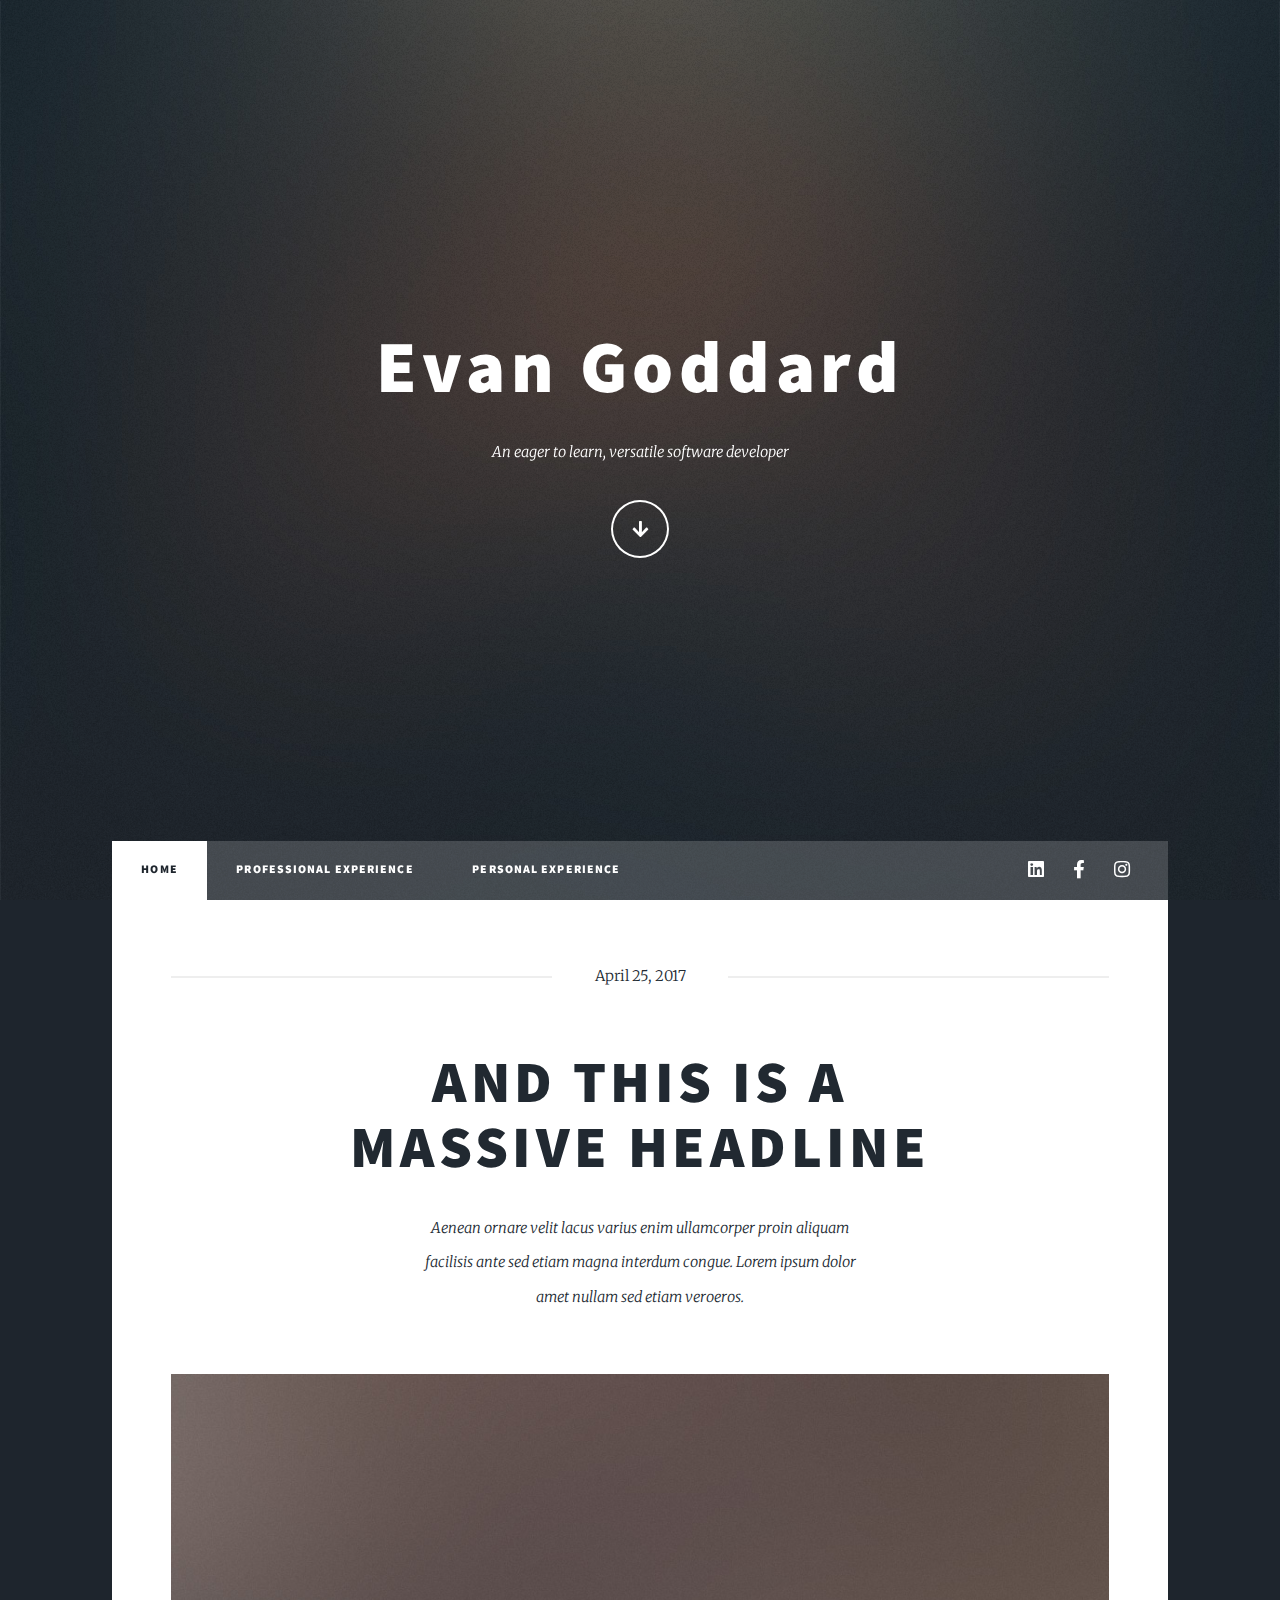
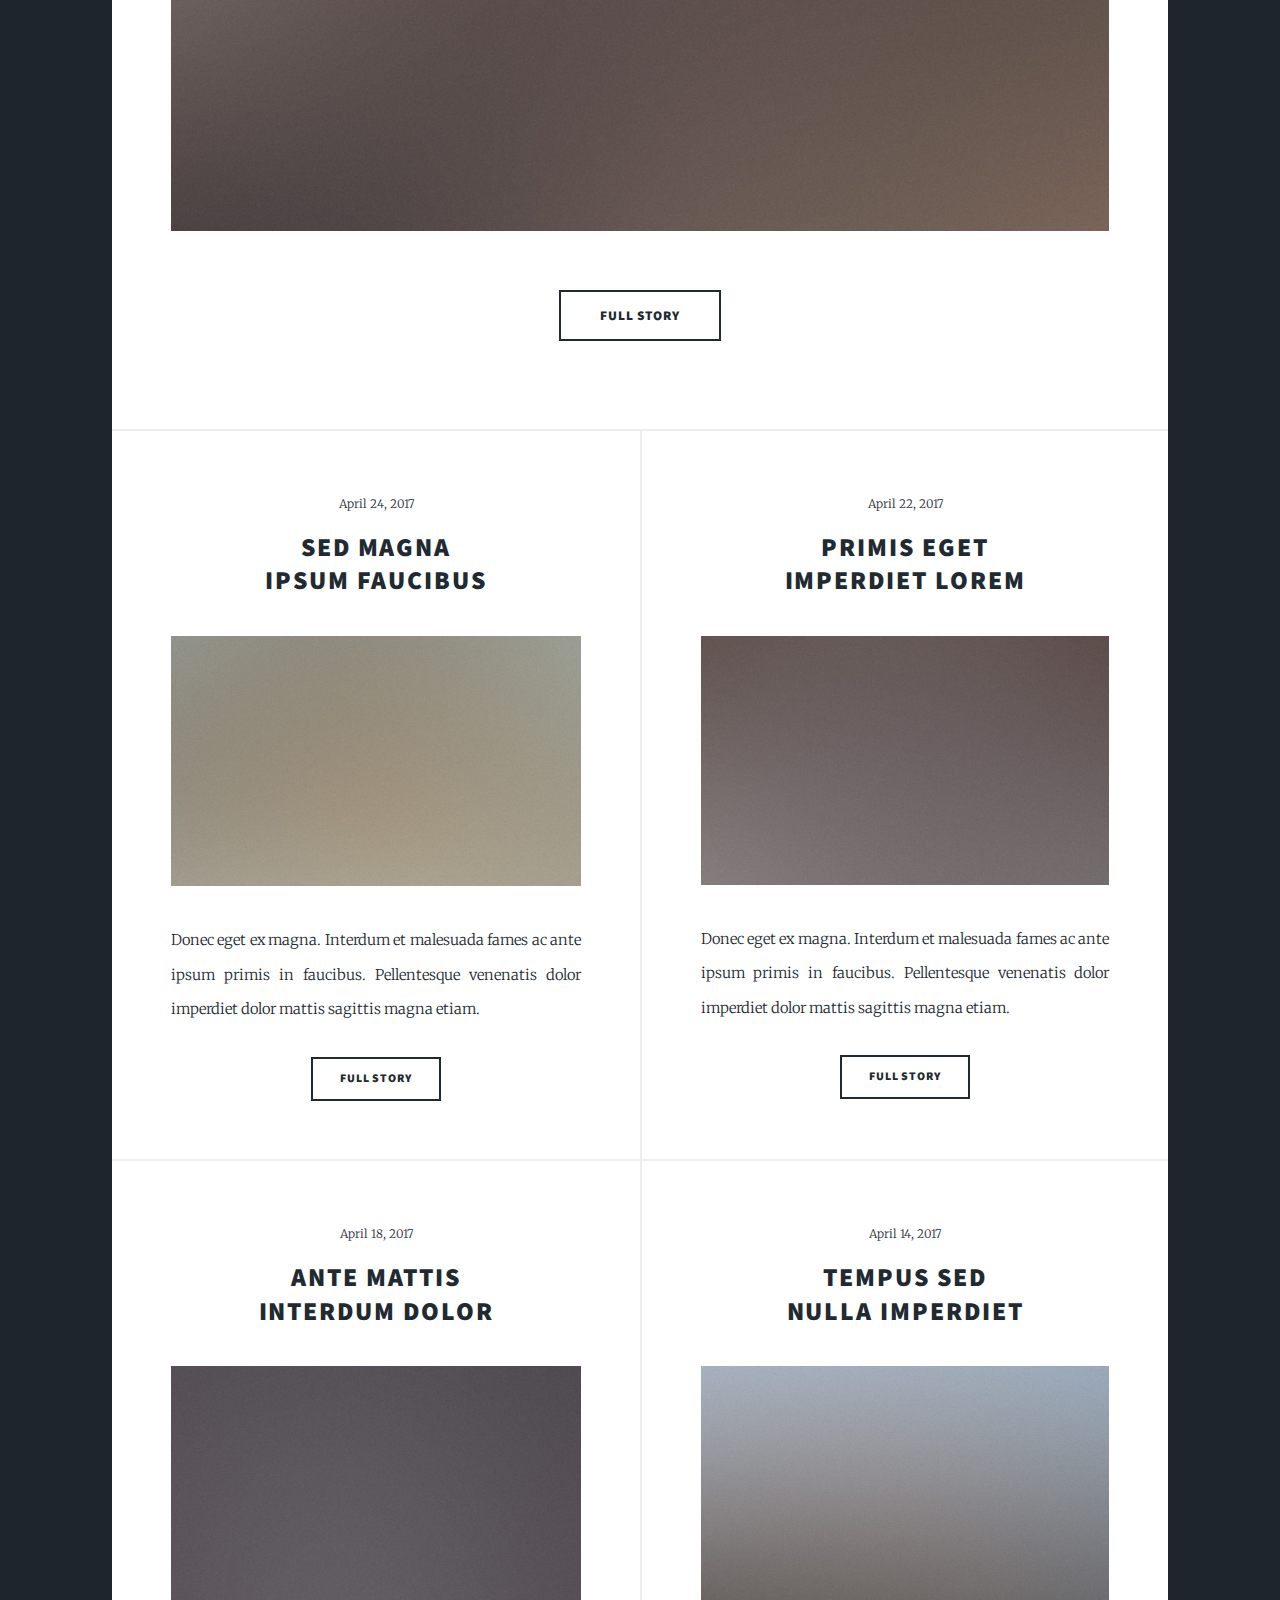
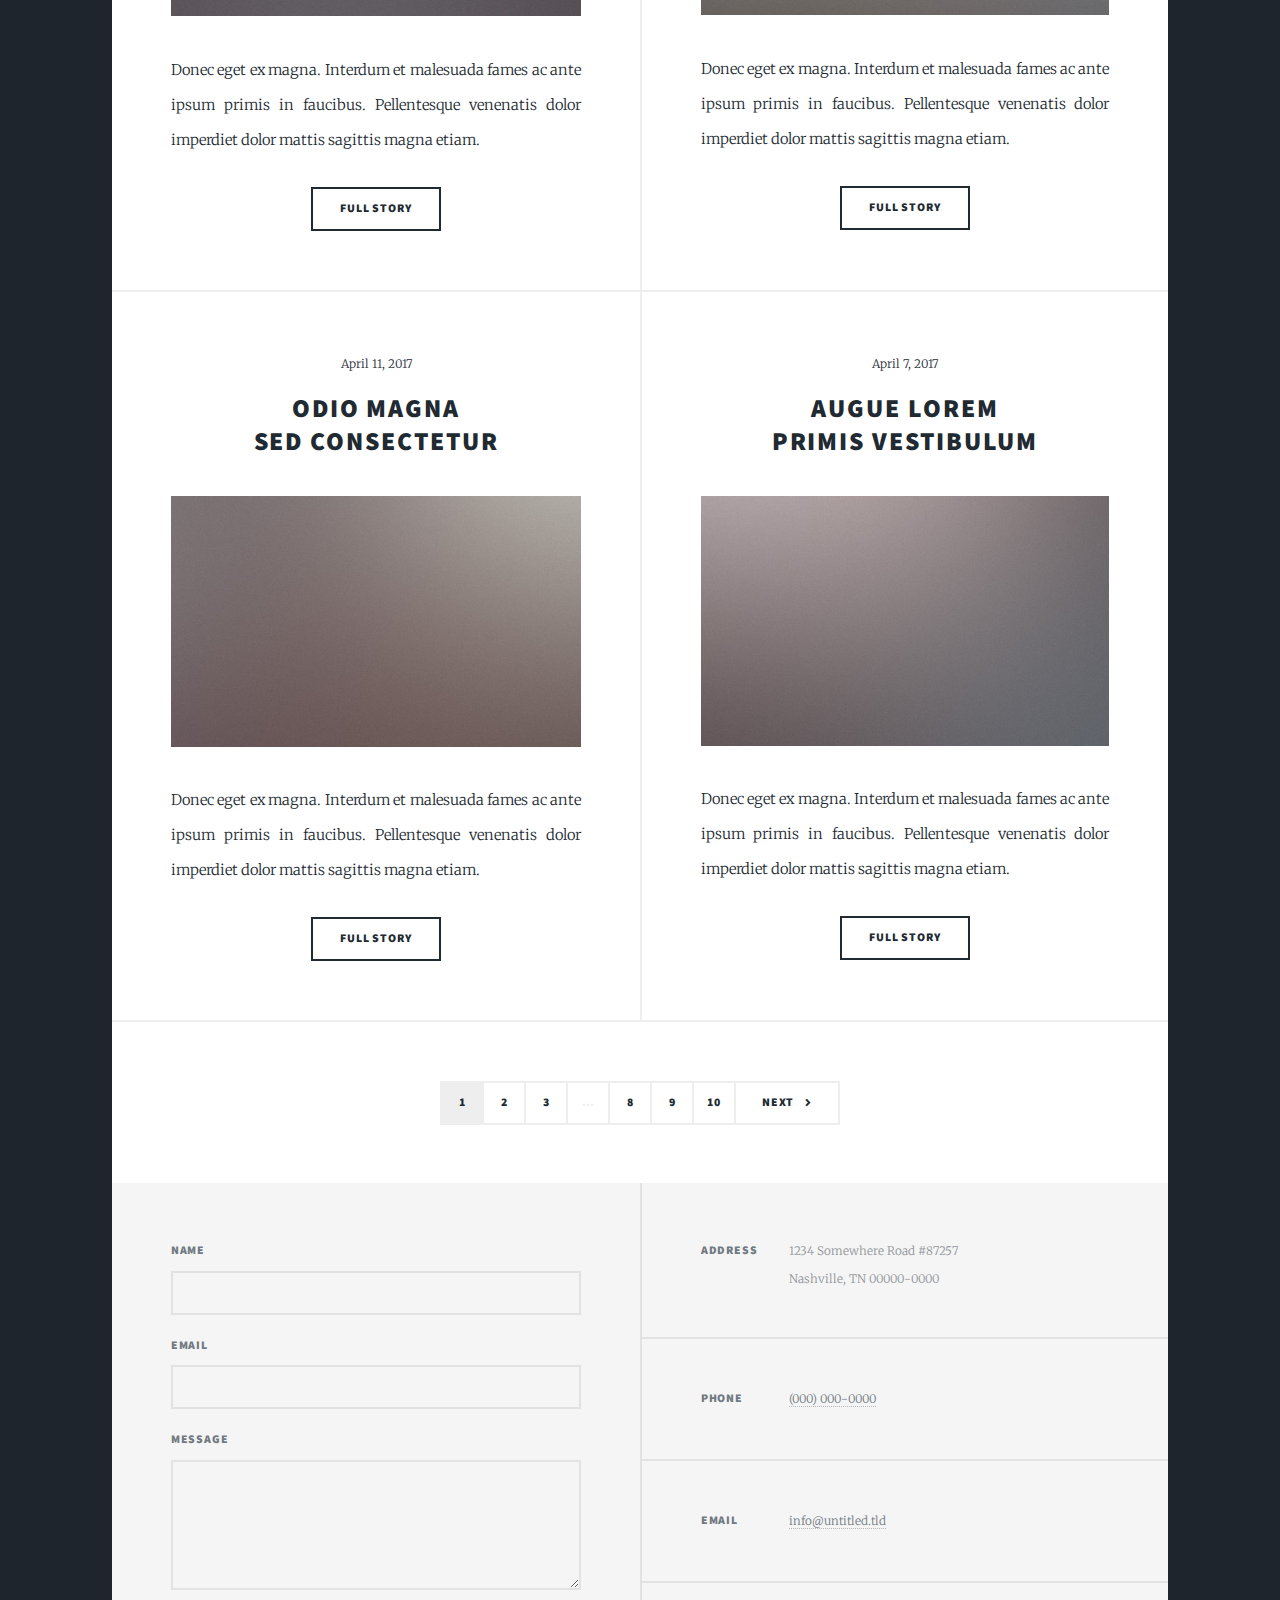
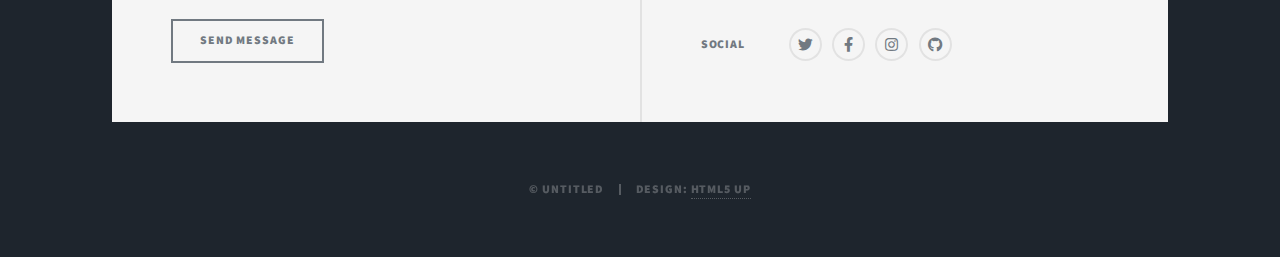
==== index.html @ 913c5195 "Add files via upload" ====
<!DOCTYPE HTML>
<!--
	Massively by HTML5 UP
	html5up.net | @ajlkn
	Free for personal and commercial use under the CCA 3.0 license (html5up.net/license)
-->
<html>
	<head>
		<title>Evan Goddard - Portfolio</title>
		<meta charset="utf-8" />
		<meta name="viewport" content="width=device-width, initial-scale=1, user-scalable=no" />
		<link rel="stylesheet" href="assets/css/main.css" />
		<noscript><link rel="stylesheet" href="assets/css/noscript.css" /></noscript>
	</head>
	<body class="is-preload">

		<!-- Wrapper -->
			<div id="wrapper" class="fade-in">

				<!-- Intro -->
					<div id="intro">
						<div id="my-name-div">
							<h1 id="my-name-left"></h1>
							<h1 id="my-name-center">Evan Goddard</h1>
							<h1 id="my-name-right"></h1>
						</div>
						<p>An eager to learn, versatile software developer</p>
						<ul class="actions">
							<li><a href="#header" class="button icon solid solo fa-arrow-down scrolly">Continue</a></li>
						</ul>
					</div>

				<!-- Header -->
					<header id="header">
						<a href="index.html" class="logo">EVAN GODDARD</a>
					</header>

				<!-- Nav -->
					<nav id="nav">
						<ul class="links">
							<li class="active"><a href="index.html">Home</a></li>
							<li><a href="professionalexperience.html">Professional Experience</a></li>
							<li><a href="personalexperience.html">Personal Experience</a></li>
						</ul>
						<ul class="icons">
							<li><a href="https://www.linkedin.com/in/evan-goddard-734448180/" target="_blank" class="icon brands fa-linkedin"><span class="label">LinkedIn</span></a></li>
							<li><a href="https://www.facebook.com/evan.goddard.9/" target="_blank" class="icon brands fa-facebook-f"><span class="label">Facebook</span></a></li>
							<li><a href="https://www.instagram.com/evan_m_goddard/"  target="_blank" class="icon brands fa-instagram"><span class="label">Instagram</span></a></li>
						</ul>
					</nav>

				<!-- Main -->
					<div id="main">

						<!-- Featured Post -->
							<article class="post featured">
								<header class="major">
									<span class="date">April 25, 2017</span>
									<h2><a href="#">And this is a<br />
									massive headline</a></h2>
									<p>Aenean ornare velit lacus varius enim ullamcorper proin aliquam<br />
									facilisis ante sed etiam magna interdum congue. Lorem ipsum dolor<br />
									amet nullam sed etiam veroeros.</p>
								</header>
								<a href="#" class="image main"><img src="images/pic01.jpg" alt="" /></a>
								<ul class="actions special">
									<li><a href="#" class="button large">Full Story</a></li>
								</ul>
							</article>

						<!-- Posts -->
							<section class="posts">
								<article>
									<header>
										<span class="date">April 24, 2017</span>
										<h2><a href="#">Sed magna<br />
										ipsum faucibus</a></h2>
									</header>
									<a href="#" class="image fit"><img src="images/pic02.jpg" alt="" /></a>
									<p>Donec eget ex magna. Interdum et malesuada fames ac ante ipsum primis in faucibus. Pellentesque venenatis dolor imperdiet dolor mattis sagittis magna etiam.</p>
									<ul class="actions special">
										<li><a href="#" class="button">Full Story</a></li>
									</ul>
								</article>
								<article>
									<header>
										<span class="date">April 22, 2017</span>
										<h2><a href="#">Primis eget<br />
										imperdiet lorem</a></h2>
									</header>
									<a href="#" class="image fit"><img src="images/pic03.jpg" alt="" /></a>
									<p>Donec eget ex magna. Interdum et malesuada fames ac ante ipsum primis in faucibus. Pellentesque venenatis dolor imperdiet dolor mattis sagittis magna etiam.</p>
									<ul class="actions special">
										<li><a href="#" class="button">Full Story</a></li>
									</ul>
								</article>
								<article>
									<header>
										<span class="date">April 18, 2017</span>
										<h2><a href="#">Ante mattis<br />
										interdum dolor</a></h2>
									</header>
									<a href="#" class="image fit"><img src="images/pic04.jpg" alt="" /></a>
									<p>Donec eget ex magna. Interdum et malesuada fames ac ante ipsum primis in faucibus. Pellentesque venenatis dolor imperdiet dolor mattis sagittis magna etiam.</p>
									<ul class="actions special">
										<li><a href="#" class="button">Full Story</a></li>
									</ul>
								</article>
								<article>
									<header>
										<span class="date">April 14, 2017</span>
										<h2><a href="#">Tempus sed<br />
										nulla imperdiet</a></h2>
									</header>
									<a href="#" class="image fit"><img src="images/pic05.jpg" alt="" /></a>
									<p>Donec eget ex magna. Interdum et malesuada fames ac ante ipsum primis in faucibus. Pellentesque venenatis dolor imperdiet dolor mattis sagittis magna etiam.</p>
									<ul class="actions special">
										<li><a href="#" class="button">Full Story</a></li>
									</ul>
								</article>
								<article>
									<header>
										<span class="date">April 11, 2017</span>
										<h2><a href="#">Odio magna<br />
										sed consectetur</a></h2>
									</header>
									<a href="#" class="image fit"><img src="images/pic06.jpg" alt="" /></a>
									<p>Donec eget ex magna. Interdum et malesuada fames ac ante ipsum primis in faucibus. Pellentesque venenatis dolor imperdiet dolor mattis sagittis magna etiam.</p>
									<ul class="actions special">
										<li><a href="#" class="button">Full Story</a></li>
									</ul>
								</article>
								<article>
									<header>
										<span class="date">April 7, 2017</span>
										<h2><a href="#">Augue lorem<br />
										primis vestibulum</a></h2>
									</header>
									<a href="#" class="image fit"><img src="images/pic07.jpg" alt="" /></a>
									<p>Donec eget ex magna. Interdum et malesuada fames ac ante ipsum primis in faucibus. Pellentesque venenatis dolor imperdiet dolor mattis sagittis magna etiam.</p>
									<ul class="actions special">
										<li><a href="#" class="button">Full Story</a></li>
									</ul>
								</article>
							</section>

						<!-- Footer -->
							<footer>
								<div class="pagination">
									<!--<a href="#" class="previous">Prev</a>-->
									<a href="#" class="page active">1</a>
									<a href="#" class="page">2</a>
									<a href="#" class="page">3</a>
									<span class="extra">&hellip;</span>
									<a href="#" class="page">8</a>
									<a href="#" class="page">9</a>
									<a href="#" class="page">10</a>
									<a href="#" class="next">Next</a>
								</div>
							</footer>

					</div>

				<!-- Footer -->
					<footer id="footer">
						<section>
							<form method="post" action="#">
								<div class="fields">
									<div class="field">
										<label for="name">Name</label>
										<input type="text" name="name" id="name" />
									</div>
									<div class="field">
										<label for="email">Email</label>
										<input type="text" name="email" id="email" />
									</div>
									<div class="field">
										<label for="message">Message</label>
										<textarea name="message" id="message" rows="3"></textarea>
									</div>
								</div>
								<ul class="actions">
									<li><input type="submit" value="Send Message" /></li>
								</ul>
							</form>
						</section>
						<section class="split contact">
							<section class="alt">
								<h3>Address</h3>
								<p>1234 Somewhere Road #87257<br />
								Nashville, TN 00000-0000</p>
							</section>
							<section>
								<h3>Phone</h3>
								<p><a href="#">(000) 000-0000</a></p>
							</section>
							<section>
								<h3>Email</h3>
								<p><a href="#">info@untitled.tld</a></p>
							</section>
							<section>
								<h3>Social</h3>
								<ul class="icons alt">
									<li><a href="#" class="icon brands alt fa-twitter"><span class="label">Twitter</span></a></li>
									<li><a href="#" class="icon brands alt fa-facebook-f"><span class="label">Facebook</span></a></li>
									<li><a href="#" class="icon brands alt fa-instagram"><span class="label">Instagram</span></a></li>
									<li><a href="#" class="icon brands alt fa-github"><span class="label">GitHub</span></a></li>
								</ul>
							</section>
						</section>
					</footer>

				<!-- Copyright -->
					<div id="copyright">
						<ul><li>&copy; Untitled</li><li>Design: <a href="https://html5up.net">HTML5 UP</a></li></ul>
					</div>

			</div>

		<!-- Scripts -->
			<script src="assets/js/jquery.min.js"></script>
			<script src="assets/js/jquery.scrollex.min.js"></script>
			<script src="assets/js/jquery.scrolly.min.js"></script>
			<script src="assets/js/browser.min.js"></script>
			<script src="assets/js/breakpoints.min.js"></script>
			<script src="assets/js/util.js"></script>
			<script src="assets/js/main.js"></script>

	</body>
</html>
---- assets/css/main.css ----
@import url(fontawesome-all.min.css);
@import url("https://fonts.googleapis.com/css?family=Merriweather:300,700,300italic,700italic|Source+Sans+Pro:900");

/*
	Massively by HTML5 UP
	html5up.net | @ajlkn
	Free for personal and commercial use under the CCA 3.0 license (html5up.net/license)
*/

html, body, div, span, applet, object,
iframe, h1, h2, h3, h4, h5, h6, p, blockquote,
pre, a, abbr, acronym, address, big, cite,
code, del, dfn, em, img, ins, kbd, q, s, samp,
small, strike, strong, sub, sup, tt, var, b,
u, i, center, dl, dt, dd, ol, ul, li, fieldset,
form, label, legend, table, caption, tbody,
tfoot, thead, tr, th, td, article, aside,
canvas, details, embed, figure, figcaption,
footer, header, hgroup, menu, nav, output, ruby,
section, summary, time, mark, audio, video {
	margin: 0;
	padding: 0;
	border: 0;
	font-size: 100%;
	font: inherit;
	vertical-align: baseline;}

article, aside, details, figcaption, figure,
footer, header, hgroup, menu, nav, section {
	display: block;}

body {
	line-height: 1;
}

ol, ul {
	list-style: none;
}

blockquote, q {
	quotes: none;
}

	blockquote:before, blockquote:after, q:before, q:after {
		content: '';
		content: none;
	}

table {
	border-collapse: collapse;
	border-spacing: 0;
}

body {
	-webkit-text-size-adjust: none;
}

mark {
	background-color: transparent;
	color: inherit;
}

input::-moz-focus-inner {
	border: 0;
	padding: 0;
}

input, select, textarea {
	-moz-appearance: none;
	-webkit-appearance: none;
	-ms-appearance: none;
	appearance: none;
}

/* Basic */

	@-ms-viewport {
		width: device-width;
	}

	body {
		-ms-overflow-style: scrollbar;
	}

	@media screen and (max-width: 480px) {

		html, body {
			min-width: 320px;
		}

	}

	html {
		box-sizing: border-box;
	}

	*, *:before, *:after {
		box-sizing: inherit;
	}

	body {
		background-color: #1e252d;
	}

		body.is-preload *, body.is-preload *:before, body.is-preload *:after {
			-moz-animation: none !important;
			-webkit-animation: none !important;
			-ms-animation: none !important;
			animation: none !important;
			-moz-transition: none !important;
			-webkit-transition: none !important;
			-ms-transition: none !important;
			transition: none !important;
		}

/* Type */

	html {
		font-size: 16pt;
	}

		@media screen and (max-width: 1680px) {

			html {
				font-size: 12pt;
			}

		}

		@media screen and (max-width: 1280px) {

			html {
				font-size: 11pt;
			}

		}

		@media screen and (max-width: 360px) {

			html {
				font-size: 10pt;
			}

		}

	body {
		color: #212931;
	}

	body, input, select, textarea {
		font-family: "Merriweather", Georgia, serif;
		font-weight: 300;
		font-size: 1rem;
		line-height: 2.375;
	}

	a {
		-moz-transition: color 0.2s ease-in-out, background-color 0.2s ease-in-out, border-color 0.2s ease-in-out, box-shadow 0.2s ease-in-out;
		-webkit-transition: color 0.2s ease-in-out, background-color 0.2s ease-in-out, border-color 0.2s ease-in-out, box-shadow 0.2s ease-in-out;
		-ms-transition: color 0.2s ease-in-out, background-color 0.2s ease-in-out, border-color 0.2s ease-in-out, box-shadow 0.2s ease-in-out;
		transition: color 0.2s ease-in-out, background-color 0.2s ease-in-out, border-color 0.2s ease-in-out, box-shadow 0.2s ease-in-out;
		border-bottom: dotted 1px;
		text-decoration: none;
	}

		a:hover {
			border-bottom-color: transparent;
		}

	strong, b {
		font-weight: 600;
	}

	em, i {
		font-style: italic;
	}

	p {
		text-align: justify;
		margin: 0 0 2rem 0;
	}

	h1, h2, h3, h4, h5, h6 {
		font-family: "Source Sans Pro", Helvetica, sans-serif;
		font-weight: 900;
		line-height: 1.5;
		letter-spacing: 0.075em;
		text-transform: uppercase;
		margin: 0 0 1rem 0;
	}

		h1 a, h2 a, h3 a, h4 a, h5 a, h6 a {
			border-bottom: 0;
			color: inherit;
			text-decoration: none;
		}

	h1 {
		font-size: 6rem;
		line-height: 1.1;
		margin: 0 0 2rem 0;
	}

	h2 {
		font-size: 1.75rem;
		line-height: 1.3;
		margin: 0 0 1.5rem 0;
	}

	h3 {
		font-size: 1.25rem;
		margin: 0 0 1.5rem 0;
	}

	h4 {
		font-size: 1rem;
	}

	h5 {
		font-size: 0.9rem;
	}

	h6 {
		font-size: 0.8rem;
	}

	sub {
		font-size: 0.8rem;
		position: relative;
		top: 0.5rem;
	}

	sup {
		font-size: 0.8rem;
		position: relative;
		top: -0.5rem;
	}

	blockquote {
		border-left: solid 4px;
		font-style: italic;
		margin: 0 0 2rem 0;
		padding: 0.5rem 0 0.5rem 2rem;
	}

	code {
		border: solid 2px;
		font-family: "Courier New", monospace;
		font-size: 0.9rem;
		margin: 0 0.25rem;
		padding: 0.25rem 0.65rem;
	}

	pre {
		-webkit-overflow-scrolling: touch;
		font-family: "Courier New", monospace;
		font-size: 0.9rem;
		margin: 0 0 2rem 0;
	}

		pre code {
			display: block;
			line-height: 1.75;
			padding: 1rem 1.5rem;
			overflow-x: auto;
		}

	hr {
		border: 0;
		border-bottom: solid 2px;
		margin: 3rem 0;
	}

		hr.major {
			margin: 5rem 0;
		}

	.align-left {
		text-align: left;
	}

	.align-center {
		text-align: center;
	}

	.align-right {
		text-align: right;
	}

	input, select, textarea {
		color: #212931;
	}

	a {
		color: #212931;
		border-bottom-color: rgba(33, 41, 49, 0.5);
	}

		a:hover {
			border-bottom-color: transparent;
			color: #18bfef !important;
		}

	strong, b {
		color: #212931;
	}

	h1, h2, h3, h4, h5, h6 {
		color: #212931;
	}

	blockquote {
		border-left-color: #eeeeee;
	}

	code {
		background: rgba(220, 220, 220, 0.25);
		border-color: #eeeeee;
	}

	hr {
		border-bottom-color: #eeeeee;
	}

/* Row */

	.row {
		display: flex;
		flex-wrap: wrap;
		box-sizing: border-box;
		align-items: stretch;
	}

		.row > * {
			box-sizing: border-box;
		}

		.row.gtr-uniform > * > :last-child {
			margin-bottom: 0;
		}

		.row.aln-left {
			justify-content: flex-start;
		}

		.row.aln-center {
			justify-content: center;
		}

		.row.aln-right {
			justify-content: flex-end;
		}

		.row.aln-top {
			align-items: flex-start;
		}

		.row.aln-middle {
			align-items: center;
		}

		.row.aln-bottom {
			align-items: flex-end;
		}

		.row > .imp {
			order: -1;
		}

		.row > .col-1 {
			width: 8.33333%;
		}

		.row > .off-1 {
			margin-left: 8.33333%;
		}

		.row > .col-2 {
			width: 16.66667%;
		}

		.row > .off-2 {
			margin-left: 16.66667%;
		}

		.row > .col-3 {
			width: 25%;
		}

		.row > .off-3 {
			margin-left: 25%;
		}

		.row > .col-4 {
			width: 33.33333%;
		}

		.row > .off-4 {
			margin-left: 33.33333%;
		}

		.row > .col-5 {
			width: 41.66667%;
		}

		.row > .off-5 {
			margin-left: 41.66667%;
		}

		.row > .col-6 {
			width: 50%;
		}

		.row > .off-6 {
			margin-left: 50%;
		}

		.row > .col-7 {
			width: 58.33333%;
		}

		.row > .off-7 {
			margin-left: 58.33333%;
		}

		.row > .col-8 {
			width: 66.66667%;
		}

		.row > .off-8 {
			margin-left: 66.66667%;
		}

		.row > .col-9 {
			width: 75%;
		}

		.row > .off-9 {
			margin-left: 75%;
		}

		.row > .col-10 {
			width: 83.33333%;
		}

		.row > .off-10 {
			margin-left: 83.33333%;
		}

		.row > .col-11 {
			width: 91.66667%;
		}

		.row > .off-11 {
			margin-left: 91.66667%;
		}

		.row > .col-12 {
			width: 100%;
		}

		.row > .off-12 {
			margin-left: 100%;
		}

		.row.gtr-0 {
			margin-top: 0;
			margin-left: 0rem;
		}

			.row.gtr-0 > * {
				padding: 0 0 0 0rem;
			}

			.row.gtr-0.gtr-uniform {
				margin-top: 0rem;
			}

				.row.gtr-0.gtr-uniform > * {
					padding-top: 0rem;
				}

		.row.gtr-25 {
			margin-top: 0;
			margin-left: -0.375rem;
		}

			.row.gtr-25 > * {
				padding: 0 0 0 0.375rem;
			}

			.row.gtr-25.gtr-uniform {
				margin-top: -0.375rem;
			}

				.row.gtr-25.gtr-uniform > * {
					padding-top: 0.375rem;
				}

		.row.gtr-50 {
			margin-top: 0;
			margin-left: -0.75rem;
		}

			.row.gtr-50 > * {
				padding: 0 0 0 0.75rem;
			}

			.row.gtr-50.gtr-uniform {
				margin-top: -0.75rem;
			}

				.row.gtr-50.gtr-uniform > * {
					padding-top: 0.75rem;
				}

		.row {
			margin-top: 0;
			margin-left: -1.5rem;
		}

			.row > * {
				padding: 0 0 0 1.5rem;
			}

			.row.gtr-uniform {
				margin-top: -1.5rem;
			}

				.row.gtr-uniform > * {
					padding-top: 1.5rem;
				}

		.row.gtr-150 {
			margin-top: 0;
			margin-left: -2.25rem;
		}

			.row.gtr-150 > * {
				padding: 0 0 0 2.25rem;
			}

			.row.gtr-150.gtr-uniform {
				margin-top: -2.25rem;
			}

				.row.gtr-150.gtr-uniform > * {
					padding-top: 2.25rem;
				}

		.row.gtr-200 {
			margin-top: 0;
			margin-left: -3rem;
		}

			.row.gtr-200 > * {
				padding: 0 0 0 3rem;
			}

			.row.gtr-200.gtr-uniform {
				margin-top: -3rem;
			}

				.row.gtr-200.gtr-uniform > * {
					padding-top: 3rem;
				}

		@media screen and (max-width: 1680px) {

			.row {
				display: flex;
				flex-wrap: wrap;
				box-sizing: border-box;
				align-items: stretch;
			}

				.row > * {
					box-sizing: border-box;
				}

				.row.gtr-uniform > * > :last-child {
					margin-bottom: 0;
				}

				.row.aln-left {
					justify-content: flex-start;
				}

				.row.aln-center {
					justify-content: center;
				}

				.row.aln-right {
					justify-content: flex-end;
				}

				.row.aln-top {
					align-items: flex-start;
				}

				.row.aln-middle {
					align-items: center;
				}

				.row.aln-bottom {
					align-items: flex-end;
				}

				.row > .imp-xlarge {
					order: -1;
				}

				.row > .col-1-xlarge {
					width: 8.33333%;
				}

				.row > .off-1-xlarge {
					margin-left: 8.33333%;
				}

				.row > .col-2-xlarge {
					width: 16.66667%;
				}

				.row > .off-2-xlarge {
					margin-left: 16.66667%;
				}

				.row > .col-3-xlarge {
					width: 25%;
				}

				.row > .off-3-xlarge {
					margin-left: 25%;
				}

				.row > .col-4-xlarge {
					width: 33.33333%;
				}

				.row > .off-4-xlarge {
					margin-left: 33.33333%;
				}

				.row > .col-5-xlarge {
					width: 41.66667%;
				}

				.row > .off-5-xlarge {
					margin-left: 41.66667%;
				}

				.row > .col-6-xlarge {
					width: 50%;
				}

				.row > .off-6-xlarge {
					margin-left: 50%;
				}

				.row > .col-7-xlarge {
					width: 58.33333%;
				}

				.row > .off-7-xlarge {
					margin-left: 58.33333%;
				}

				.row > .col-8-xlarge {
					width: 66.66667%;
				}

				.row > .off-8-xlarge {
					margin-left: 66.66667%;
				}

				.row > .col-9-xlarge {
					width: 75%;
				}

				.row > .off-9-xlarge {
					margin-left: 75%;
				}

				.row > .col-10-xlarge {
					width: 83.33333%;
				}

				.row > .off-10-xlarge {
					margin-left: 83.33333%;
				}

				.row > .col-11-xlarge {
					width: 91.66667%;
				}

				.row > .off-11-xlarge {
					margin-left: 91.66667%;
				}

				.row > .col-12-xlarge {
					width: 100%;
				}

				.row > .off-12-xlarge {
					margin-left: 100%;
				}

				.row.gtr-0 {
					margin-top: 0;
					margin-left: 0rem;
				}

					.row.gtr-0 > * {
						padding: 0 0 0 0rem;
					}

					.row.gtr-0.gtr-uniform {
						margin-top: 0rem;
					}

						.row.gtr-0.gtr-uniform > * {
							padding-top: 0rem;
						}

				.row.gtr-25 {
					margin-top: 0;
					margin-left: -0.375rem;
				}

					.row.gtr-25 > * {
						padding: 0 0 0 0.375rem;
					}

					.row.gtr-25.gtr-uniform {
						margin-top: -0.375rem;
					}

						.row.gtr-25.gtr-uniform > * {
							padding-top: 0.375rem;
						}

				.row.gtr-50 {
					margin-top: 0;
					margin-left: -0.75rem;
				}

					.row.gtr-50 > * {
						padding: 0 0 0 0.75rem;
					}

					.row.gtr-50.gtr-uniform {
						margin-top: -0.75rem;
					}

						.row.gtr-50.gtr-uniform > * {
							padding-top: 0.75rem;
						}

				.row {
					margin-top: 0;
					margin-left: -1.5rem;
				}

					.row > * {
						padding: 0 0 0 1.5rem;
					}

					.row.gtr-uniform {
						margin-top: -1.5rem;
					}

						.row.gtr-uniform > * {
							padding-top: 1.5rem;
						}

				.row.gtr-150 {
					margin-top: 0;
					margin-left: -2.25rem;
				}

					.row.gtr-150 > * {
						padding: 0 0 0 2.25rem;
					}

					.row.gtr-150.gtr-uniform {
						margin-top: -2.25rem;
					}

						.row.gtr-150.gtr-uniform > * {
							padding-top: 2.25rem;
						}

				.row.gtr-200 {
					margin-top: 0;
					margin-left: -3rem;
				}

					.row.gtr-200 > * {
						padding: 0 0 0 3rem;
					}

					.row.gtr-200.gtr-uniform {
						margin-top: -3rem;
					}

						.row.gtr-200.gtr-uniform > * {
							padding-top: 3rem;
						}

		}

		@media screen and (max-width: 1280px) {

			.row {
				display: flex;
				flex-wrap: wrap;
				box-sizing: border-box;
				align-items: stretch;
			}

				.row > * {
					box-sizing: border-box;
				}

				.row.gtr-uniform > * > :last-child {
					margin-bottom: 0;
				}

				.row.aln-left {
					justify-content: flex-start;
				}

				.row.aln-center {
					justify-content: center;
				}

				.row.aln-right {
					justify-content: flex-end;
				}

				.row.aln-top {
					align-items: flex-start;
				}

				.row.aln-middle {
					align-items: center;
				}

				.row.aln-bottom {
					align-items: flex-end;
				}

				.row > .imp-large {
					order: -1;
				}

				.row > .col-1-large {
					width: 8.33333%;
				}

				.row > .off-1-large {
					margin-left: 8.33333%;
				}

				.row > .col-2-large {
					width: 16.66667%;
				}

				.row > .off-2-large {
					margin-left: 16.66667%;
				}

				.row > .col-3-large {
					width: 25%;
				}

				.row > .off-3-large {
					margin-left: 25%;
				}

				.row > .col-4-large {
					width: 33.33333%;
				}

				.row > .off-4-large {
					margin-left: 33.33333%;
				}

				.row > .col-5-large {
					width: 41.66667%;
				}

				.row > .off-5-large {
					margin-left: 41.66667%;
				}

				.row > .col-6-large {
					width: 50%;
				}

				.row > .off-6-large {
					margin-left: 50%;
				}

				.row > .col-7-large {
					width: 58.33333%;
				}

				.row > .off-7-large {
					margin-left: 58.33333%;
				}

				.row > .col-8-large {
					width: 66.66667%;
				}

				.row > .off-8-large {
					margin-left: 66.66667%;
				}

				.row > .col-9-large {
					width: 75%;
				}

				.row > .off-9-large {
					margin-left: 75%;
				}

				.row > .col-10-large {
					width: 83.33333%;
				}

				.row > .off-10-large {
					margin-left: 83.33333%;
				}

				.row > .col-11-large {
					width: 91.66667%;
				}

				.row > .off-11-large {
					margin-left: 91.66667%;
				}

				.row > .col-12-large {
					width: 100%;
				}

				.row > .off-12-large {
					margin-left: 100%;
				}

				.row.gtr-0 {
					margin-top: 0;
					margin-left: 0rem;
				}

					.row.gtr-0 > * {
						padding: 0 0 0 0rem;
					}

					.row.gtr-0.gtr-uniform {
						margin-top: 0rem;
					}

						.row.gtr-0.gtr-uniform > * {
							padding-top: 0rem;
						}

				.row.gtr-25 {
					margin-top: 0;
					margin-left: -0.375rem;
				}

					.row.gtr-25 > * {
						padding: 0 0 0 0.375rem;
					}

					.row.gtr-25.gtr-uniform {
						margin-top: -0.375rem;
					}

						.row.gtr-25.gtr-uniform > * {
							padding-top: 0.375rem;
						}

				.row.gtr-50 {
					margin-top: 0;
					margin-left: -0.75rem;
				}

					.row.gtr-50 > * {
						padding: 0 0 0 0.75rem;
					}

					.row.gtr-50.gtr-uniform {
						margin-top: -0.75rem;
					}

						.row.gtr-50.gtr-uniform > * {
							padding-top: 0.75rem;
						}

				.row {
					margin-top: 0;
					margin-left: -1.5rem;
				}

					.row > * {
						padding: 0 0 0 1.5rem;
					}

					.row.gtr-uniform {
						margin-top: -1.5rem;
					}

						.row.gtr-uniform > * {
							padding-top: 1.5rem;
						}

				.row.gtr-150 {
					margin-top: 0;
					margin-left: -2.25rem;
				}

					.row.gtr-150 > * {
						padding: 0 0 0 2.25rem;
					}

					.row.gtr-150.gtr-uniform {
						margin-top: -2.25rem;
					}

						.row.gtr-150.gtr-uniform > * {
							padding-top: 2.25rem;
						}

				.row.gtr-200 {
					margin-top: 0;
					margin-left: -3rem;
				}

					.row.gtr-200 > * {
						padding: 0 0 0 3rem;
					}

					.row.gtr-200.gtr-uniform {
						margin-top: -3rem;
					}

						.row.gtr-200.gtr-uniform > * {
							padding-top: 3rem;
						}

		}

		@media screen and (max-width: 980px) {

			.row {
				display: flex;
				flex-wrap: wrap;
				box-sizing: border-box;
				align-items: stretch;
			}

				.row > * {
					box-sizing: border-box;
				}

				.row.gtr-uniform > * > :last-child {
					margin-bottom: 0;
				}

				.row.aln-left {
					justify-content: flex-start;
				}

				.row.aln-center {
					justify-content: center;
				}

				.row.aln-right {
					justify-content: flex-end;
				}

				.row.aln-top {
					align-items: flex-start;
				}

				.row.aln-middle {
					align-items: center;
				}

				.row.aln-bottom {
					align-items: flex-end;
				}

				.row > .imp-medium {
					order: -1;
				}

				.row > .col-1-medium {
					width: 8.33333%;
				}

				.row > .off-1-medium {
					margin-left: 8.33333%;
				}

				.row > .col-2-medium {
					width: 16.66667%;
				}

				.row > .off-2-medium {
					margin-left: 16.66667%;
				}

				.row > .col-3-medium {
					width: 25%;
				}

				.row > .off-3-medium {
					margin-left: 25%;
				}

				.row > .col-4-medium {
					width: 33.33333%;
				}

				.row > .off-4-medium {
					margin-left: 33.33333%;
				}

				.row > .col-5-medium {
					width: 41.66667%;
				}

				.row > .off-5-medium {
					margin-left: 41.66667%;
				}

				.row > .col-6-medium {
					width: 50%;
				}

				.row > .off-6-medium {
					margin-left: 50%;
				}

				.row > .col-7-medium {
					width: 58.33333%;
				}

				.row > .off-7-medium {
					margin-left: 58.33333%;
				}

				.row > .col-8-medium {
					width: 66.66667%;
				}

				.row > .off-8-medium {
					margin-left: 66.66667%;
				}

				.row > .col-9-medium {
					width: 75%;
				}

				.row > .off-9-medium {
					margin-left: 75%;
				}

				.row > .col-10-medium {
					width: 83.33333%;
				}

				.row > .off-10-medium {
					margin-left: 83.33333%;
				}

				.row > .col-11-medium {
					width: 91.66667%;
				}

				.row > .off-11-medium {
					margin-left: 91.66667%;
				}

				.row > .col-12-medium {
					width: 100%;
				}

				.row > .off-12-medium {
					margin-left: 100%;
				}

				.row.gtr-0 {
					margin-top: 0;
					margin-left: 0rem;
				}

					.row.gtr-0 > * {
						padding: 0 0 0 0rem;
					}

					.row.gtr-0.gtr-uniform {
						margin-top: 0rem;
					}

						.row.gtr-0.gtr-uniform > * {
							padding-top: 0rem;
						}

				.row.gtr-25 {
					margin-top: 0;
					margin-left: -0.375rem;
				}

					.row.gtr-25 > * {
						padding: 0 0 0 0.375rem;
					}

					.row.gtr-25.gtr-uniform {
						margin-top: -0.375rem;
					}

						.row.gtr-25.gtr-uniform > * {
							padding-top: 0.375rem;
						}

				.row.gtr-50 {
					margin-top: 0;
					margin-left: -0.75rem;
				}

					.row.gtr-50 > * {
						padding: 0 0 0 0.75rem;
					}

					.row.gtr-50.gtr-uniform {
						margin-top: -0.75rem;
					}

						.row.gtr-50.gtr-uniform > * {
							padding-top: 0.75rem;
						}

				.row {
					margin-top: 0;
					margin-left: -1.5rem;
				}

					.row > * {
						padding: 0 0 0 1.5rem;
					}

					.row.gtr-uniform {
						margin-top: -1.5rem;
					}

						.row.gtr-uniform > * {
							padding-top: 1.5rem;
						}

				.row.gtr-150 {
					margin-top: 0;
					margin-left: -2.25rem;
				}

					.row.gtr-150 > * {
						padding: 0 0 0 2.25rem;
					}

					.row.gtr-150.gtr-uniform {
						margin-top: -2.25rem;
					}

						.row.gtr-150.gtr-uniform > * {
							padding-top: 2.25rem;
						}

				.row.gtr-200 {
					margin-top: 0;
					margin-left: -3rem;
				}

					.row.gtr-200 > * {
						padding: 0 0 0 3rem;
					}

					.row.gtr-200.gtr-uniform {
						margin-top: -3rem;
					}

						.row.gtr-200.gtr-uniform > * {
							padding-top: 3rem;
						}

		}

		@media screen and (max-width: 736px) {

			.row {
				display: flex;
				flex-wrap: wrap;
				box-sizing: border-box;
				align-items: stretch;
			}

				.row > * {
					box-sizing: border-box;
				}

				.row.gtr-uniform > * > :last-child {
					margin-bottom: 0;
				}

				.row.aln-left {
					justify-content: flex-start;
				}

				.row.aln-center {
					justify-content: center;
				}

				.row.aln-right {
					justify-content: flex-end;
				}

				.row.aln-top {
					align-items: flex-start;
				}

				.row.aln-middle {
					align-items: center;
				}

				.row.aln-bottom {
					align-items: flex-end;
				}

				.row > .imp-small {
					order: -1;
				}

				.row > .col-1-small {
					width: 8.33333%;
				}

				.row > .off-1-small {
					margin-left: 8.33333%;
				}

				.row > .col-2-small {
					width: 16.66667%;
				}

				.row > .off-2-small {
					margin-left: 16.66667%;
				}

				.row > .col-3-small {
					width: 25%;
				}

				.row > .off-3-small {
					margin-left: 25%;
				}

				.row > .col-4-small {
					width: 33.33333%;
				}

				.row > .off-4-small {
					margin-left: 33.33333%;
				}

				.row > .col-5-small {
					width: 41.66667%;
				}

				.row > .off-5-small {
					margin-left: 41.66667%;
				}

				.row > .col-6-small {
					width: 50%;
				}

				.row > .off-6-small {
					margin-left: 50%;
				}

				.row > .col-7-small {
					width: 58.33333%;
				}

				.row > .off-7-small {
					margin-left: 58.33333%;
				}

				.row > .col-8-small {
					width: 66.66667%;
				}

				.row > .off-8-small {
					margin-left: 66.66667%;
				}

				.row > .col-9-small {
					width: 75%;
				}

				.row > .off-9-small {
					margin-left: 75%;
				}

				.row > .col-10-small {
					width: 83.33333%;
				}

				.row > .off-10-small {
					margin-left: 83.33333%;
				}

				.row > .col-11-small {
					width: 91.66667%;
				}

				.row > .off-11-small {
					margin-left: 91.66667%;
				}

				.row > .col-12-small {
					width: 100%;
				}

				.row > .off-12-small {
					margin-left: 100%;
				}

				.row.gtr-0 {
					margin-top: 0;
					margin-left: 0rem;
				}

					.row.gtr-0 > * {
						padding: 0 0 0 0rem;
					}

					.row.gtr-0.gtr-uniform {
						margin-top: 0rem;
					}

						.row.gtr-0.gtr-uniform > * {
							padding-top: 0rem;
						}

				.row.gtr-25 {
					margin-top: 0;
					margin-left: -0.375rem;
				}

					.row.gtr-25 > * {
						padding: 0 0 0 0.375rem;
					}

					.row.gtr-25.gtr-uniform {
						margin-top: -0.375rem;
					}

						.row.gtr-25.gtr-uniform > * {
							padding-top: 0.375rem;
						}

				.row.gtr-50 {
					margin-top: 0;
					margin-left: -0.75rem;
				}

					.row.gtr-50 > * {
						padding: 0 0 0 0.75rem;
					}

					.row.gtr-50.gtr-uniform {
						margin-top: -0.75rem;
					}

						.row.gtr-50.gtr-uniform > * {
							padding-top: 0.75rem;
						}

				.row {
					margin-top: 0;
					margin-left: -1.5rem;
				}

					.row > * {
						padding: 0 0 0 1.5rem;
					}

					.row.gtr-uniform {
						margin-top: -1.5rem;
					}

						.row.gtr-uniform > * {
							padding-top: 1.5rem;
						}

				.row.gtr-150 {
					margin-top: 0;
					margin-left: -2.25rem;
				}

					.row.gtr-150 > * {
						padding: 0 0 0 2.25rem;
					}

					.row.gtr-150.gtr-uniform {
						margin-top: -2.25rem;
					}

						.row.gtr-150.gtr-uniform > * {
							padding-top: 2.25rem;
						}

				.row.gtr-200 {
					margin-top: 0;
					margin-left: -3rem;
				}

					.row.gtr-200 > * {
						padding: 0 0 0 3rem;
					}

					.row.gtr-200.gtr-uniform {
						margin-top: -3rem;
					}

						.row.gtr-200.gtr-uniform > * {
							padding-top: 3rem;
						}

		}

		@media screen and (max-width: 480px) {

			.row {
				display: flex;
				flex-wrap: wrap;
				box-sizing: border-box;
				align-items: stretch;
			}

				.row > * {
					box-sizing: border-box;
				}

				.row.gtr-uniform > * > :last-child {
					margin-bottom: 0;
				}

				.row.aln-left {
					justify-content: flex-start;
				}

				.row.aln-center {
					justify-content: center;
				}

				.row.aln-right {
					justify-content: flex-end;
				}

				.row.aln-top {
					align-items: flex-start;
				}

				.row.aln-middle {
					align-items: center;
				}

				.row.aln-bottom {
					align-items: flex-end;
				}

				.row > .imp-xsmall {
					order: -1;
				}

				.row > .col-1-xsmall {
					width: 8.33333%;
				}

				.row > .off-1-xsmall {
					margin-left: 8.33333%;
				}

				.row > .col-2-xsmall {
					width: 16.66667%;
				}

				.row > .off-2-xsmall {
					margin-left: 16.66667%;
				}

				.row > .col-3-xsmall {
					width: 25%;
				}

				.row > .off-3-xsmall {
					margin-left: 25%;
				}

				.row > .col-4-xsmall {
					width: 33.33333%;
				}

				.row > .off-4-xsmall {
					margin-left: 33.33333%;
				}

				.row > .col-5-xsmall {
					width: 41.66667%;
				}

				.row > .off-5-xsmall {
					margin-left: 41.66667%;
				}

				.row > .col-6-xsmall {
					width: 50%;
				}

				.row > .off-6-xsmall {
					margin-left: 50%;
				}

				.row > .col-7-xsmall {
					width: 58.33333%;
				}

				.row > .off-7-xsmall {
					margin-left: 58.33333%;
				}

				.row > .col-8-xsmall {
					width: 66.66667%;
				}

				.row > .off-8-xsmall {
					margin-left: 66.66667%;
				}

				.row > .col-9-xsmall {
					width: 75%;
				}

				.row > .off-9-xsmall {
					margin-left: 75%;
				}

				.row > .col-10-xsmall {
					width: 83.33333%;
				}

				.row > .off-10-xsmall {
					margin-left: 83.33333%;
				}

				.row > .col-11-xsmall {
					width: 91.66667%;
				}

				.row > .off-11-xsmall {
					margin-left: 91.66667%;
				}

				.row > .col-12-xsmall {
					width: 100%;
				}

				.row > .off-12-xsmall {
					margin-left: 100%;
				}

				.row.gtr-0 {
					margin-top: 0;
					margin-left: 0rem;
				}

					.row.gtr-0 > * {
						padding: 0 0 0 0rem;
					}

					.row.gtr-0.gtr-uniform {
						margin-top: 0rem;
					}

						.row.gtr-0.gtr-uniform > * {
							padding-top: 0rem;
						}

				.row.gtr-25 {
					margin-top: 0;
					margin-left: -0.375rem;
				}

					.row.gtr-25 > * {
						padding: 0 0 0 0.375rem;
					}

					.row.gtr-25.gtr-uniform {
						margin-top: -0.375rem;
					}

						.row.gtr-25.gtr-uniform > * {
							padding-top: 0.375rem;
						}

				.row.gtr-50 {
					margin-top: 0;
					margin-left: -0.75rem;
				}

					.row.gtr-50 > * {
						padding: 0 0 0 0.75rem;
					}

					.row.gtr-50.gtr-uniform {
						margin-top: -0.75rem;
					}

						.row.gtr-50.gtr-uniform > * {
							padding-top: 0.75rem;
						}

				.row {
					margin-top: 0;
					margin-left: -1.5rem;
				}

					.row > * {
						padding: 0 0 0 1.5rem;
					}

					.row.gtr-uniform {
						margin-top: -1.5rem;
					}

						.row.gtr-uniform > * {
							padding-top: 1.5rem;
						}

				.row.gtr-150 {
					margin-top: 0;
					margin-left: -2.25rem;
				}

					.row.gtr-150 > * {
						padding: 0 0 0 2.25rem;
					}

					.row.gtr-150.gtr-uniform {
						margin-top: -2.25rem;
					}

						.row.gtr-150.gtr-uniform > * {
							padding-top: 2.25rem;
						}

				.row.gtr-200 {
					margin-top: 0;
					margin-left: -3rem;
				}

					.row.gtr-200 > * {
						padding: 0 0 0 3rem;
					}

					.row.gtr-200.gtr-uniform {
						margin-top: -3rem;
					}

						.row.gtr-200.gtr-uniform > * {
							padding-top: 3rem;
						}

		}

		@media screen and (max-width: 360px) {

			.row {
				display: flex;
				flex-wrap: wrap;
				box-sizing: border-box;
				align-items: stretch;
			}

				.row > * {
					box-sizing: border-box;
				}

				.row.gtr-uniform > * > :last-child {
					margin-bottom: 0;
				}

				.row.aln-left {
					justify-content: flex-start;
				}

				.row.aln-center {
					justify-content: center;
				}

				.row.aln-right {
					justify-content: flex-end;
				}

				.row.aln-top {
					align-items: flex-start;
				}

				.row.aln-middle {
					align-items: center;
				}

				.row.aln-bottom {
					align-items: flex-end;
				}

				.row > .imp-xxsmall {
					order: -1;
				}

				.row > .col-1-xxsmall {
					width: 8.33333%;
				}

				.row > .off-1-xxsmall {
					margin-left: 8.33333%;
				}

				.row > .col-2-xxsmall {
					width: 16.66667%;
				}

				.row > .off-2-xxsmall {
					margin-left: 16.66667%;
				}

				.row > .col-3-xxsmall {
					width: 25%;
				}

				.row > .off-3-xxsmall {
					margin-left: 25%;
				}

				.row > .col-4-xxsmall {
					width: 33.33333%;
				}

				.row > .off-4-xxsmall {
					margin-left: 33.33333%;
				}

				.row > .col-5-xxsmall {
					width: 41.66667%;
				}

				.row > .off-5-xxsmall {
					margin-left: 41.66667%;
				}

				.row > .col-6-xxsmall {
					width: 50%;
				}

				.row > .off-6-xxsmall {
					margin-left: 50%;
				}

				.row > .col-7-xxsmall {
					width: 58.33333%;
				}

				.row > .off-7-xxsmall {
					margin-left: 58.33333%;
				}

				.row > .col-8-xxsmall {
					width: 66.66667%;
				}

				.row > .off-8-xxsmall {
					margin-left: 66.66667%;
				}

				.row > .col-9-xxsmall {
					width: 75%;
				}

				.row > .off-9-xxsmall {
					margin-left: 75%;
				}

				.row > .col-10-xxsmall {
					width: 83.33333%;
				}

				.row > .off-10-xxsmall {
					margin-left: 83.33333%;
				}

				.row > .col-11-xxsmall {
					width: 91.66667%;
				}

				.row > .off-11-xxsmall {
					margin-left: 91.66667%;
				}

				.row > .col-12-xxsmall {
					width: 100%;
				}

				.row > .off-12-xxsmall {
					margin-left: 100%;
				}

				.row.gtr-0 {
					margin-top: 0;
					margin-left: 0rem;
				}

					.row.gtr-0 > * {
						padding: 0 0 0 0rem;
					}

					.row.gtr-0.gtr-uniform {
						margin-top: 0rem;
					}

						.row.gtr-0.gtr-uniform > * {
							padding-top: 0rem;
						}

				.row.gtr-25 {
					margin-top: 0;
					margin-left: -0.375rem;
				}

					.row.gtr-25 > * {
						padding: 0 0 0 0.375rem;
					}

					.row.gtr-25.gtr-uniform {
						margin-top: -0.375rem;
					}

						.row.gtr-25.gtr-uniform > * {
							padding-top: 0.375rem;
						}

				.row.gtr-50 {
					margin-top: 0;
					margin-left: -0.75rem;
				}

					.row.gtr-50 > * {
						padding: 0 0 0 0.75rem;
					}

					.row.gtr-50.gtr-uniform {
						margin-top: -0.75rem;
					}

						.row.gtr-50.gtr-uniform > * {
							padding-top: 0.75rem;
						}

				.row {
					margin-top: 0;
					margin-left: -1.5rem;
				}

					.row > * {
						padding: 0 0 0 1.5rem;
					}

					.row.gtr-uniform {
						margin-top: -1.5rem;
					}

						.row.gtr-uniform > * {
							padding-top: 1.5rem;
						}

				.row.gtr-150 {
					margin-top: 0;
					margin-left: -2.25rem;
				}

					.row.gtr-150 > * {
						padding: 0 0 0 2.25rem;
					}

					.row.gtr-150.gtr-uniform {
						margin-top: -2.25rem;
					}

						.row.gtr-150.gtr-uniform > * {
							padding-top: 2.25rem;
						}

				.row.gtr-200 {
					margin-top: 0;
					margin-left: -3rem;
				}

					.row.gtr-200 > * {
						padding: 0 0 0 3rem;
					}

					.row.gtr-200.gtr-uniform {
						margin-top: -3rem;
					}

						.row.gtr-200.gtr-uniform > * {
							padding-top: 3rem;
						}

		}

/* Box */

	.box {
		border: solid 2px;
		margin-bottom: 2rem;
		padding: 1.5rem;
	}

		.box > :last-child,
		.box > :last-child > :last-child,
		.box > :last-child > :last-child > :last-child {
			margin-bottom: 0;
		}

		.box.alt {
			border: 0;
			border-radius: 0;
			padding: 0;
		}

	.box {
		border-color: #eeeeee;
	}

/* Button */

	input[type="submit"],
	input[type="reset"],
	input[type="button"],
	button,
	.button {
		-moz-appearance: none;
		-webkit-appearance: none;
		-ms-appearance: none;
		appearance: none;
		-moz-transition: background-color 0.2s ease-in-out, box-shadow 0.2s ease-in-out, color 0.2s ease-in-out;
		-webkit-transition: background-color 0.2s ease-in-out, box-shadow 0.2s ease-in-out, color 0.2s ease-in-out;
		-ms-transition: background-color 0.2s ease-in-out, box-shadow 0.2s ease-in-out, color 0.2s ease-in-out;
		transition: background-color 0.2s ease-in-out, box-shadow 0.2s ease-in-out, color 0.2s ease-in-out;
		border: 0;
		border-radius: 0;
		cursor: pointer;
		display: inline-block;
		font-family: "Source Sans Pro", Helvetica, sans-serif;
		font-size: 0.8rem;
		font-weight: 900;
		letter-spacing: 0.075em;
		height: 3rem;
		line-height: 3rem;
		padding: 0 2rem;
		text-align: center;
		text-decoration: none;
		text-transform: uppercase;
		white-space: nowrap;
	}

		input[type="submit"].icon:before,
		input[type="reset"].icon:before,
		input[type="button"].icon:before,
		button.icon:before,
		.button.icon:before {
			margin-right: 0.5rem;
		}

		input[type="submit"].icon.solo,
		input[type="reset"].icon.solo,
		input[type="button"].icon.solo,
		button.icon.solo,
		.button.icon.solo {
			position: relative;
			width: 4rem;
			height: 4rem;
			line-height: 4rem;
			border-radius: 4rem;
			text-indent: 4rem;
			overflow: hidden;
			padding: 0;
			white-space: nowrap;
		}

			input[type="submit"].icon.solo:before,
			input[type="reset"].icon.solo:before,
			input[type="button"].icon.solo:before,
			button.icon.solo:before,
			.button.icon.solo:before {
				position: absolute;
				display: block;
				top: 0;
				left: 0;
				width: inherit;
				height: inherit;
				line-height: inherit;
				font-size: 1.25rem;
				margin-right: 0;
				text-align: center;
				text-indent: 0;
			}

		input[type="submit"].fit,
		input[type="reset"].fit,
		input[type="button"].fit,
		button.fit,
		.button.fit {
			width: 100%;
		}

		input[type="submit"].small,
		input[type="reset"].small,
		input[type="button"].small,
		button.small,
		.button.small {
			font-size: 0.7rem;
			height: 2.5rem;
			line-height: 2.5rem;
			padding: 0 1.5rem;
		}

		input[type="submit"].large,
		input[type="reset"].large,
		input[type="button"].large,
		button.large,
		.button.large {
			font-size: 0.9rem;
			height: 3.5rem;
			line-height: 3.5rem;
			padding: 0 2.75rem;
		}

		@media screen and (max-width: 980px) {

			input[type="submit"],
			input[type="reset"],
			input[type="button"],
			button,
			.button {
				font-size: 0.9rem;
				height: 3.25rem;
				line-height: 3.25rem;
			}

				input[type="submit"].large,
				input[type="reset"].large,
				input[type="button"].large,
				button.large,
				.button.large {
					font-size: 1rem;
					height: 3.75rem;
					line-height: 3.75rem;
				}

		}

		input[type="submit"].disabled, input[type="submit"]:disabled,
		input[type="reset"].disabled,
		input[type="reset"]:disabled,
		input[type="button"].disabled,
		input[type="button"]:disabled,
		button.disabled,
		button:disabled,
		.button.disabled,
		.button:disabled {
			pointer-events: none;
			opacity: 0.25;
		}

	input[type="submit"],
	input[type="reset"],
	input[type="button"],
	button,
	.button {
		background-color: transparent;
		box-shadow: inset 0 0 0 2px #212931;
		color: #212931 !important;
	}

		input[type="submit"]:hover,
		input[type="reset"]:hover,
		input[type="button"]:hover,
		button:hover,
		.button:hover {
			box-shadow: inset 0 0 0 2px #18bfef;
			color: #18bfef !important;
		}

		input[type="submit"].primary,
		input[type="reset"].primary,
		input[type="button"].primary,
		button.primary,
		.button.primary {
			background-color: #212931;
			box-shadow: none;
			color: #ffffff !important;
		}

			input[type="submit"].primary:hover,
			input[type="reset"].primary:hover,
			input[type="button"].primary:hover,
			button.primary:hover,
			.button.primary:hover {
				background-color: #18bfef;
			}

/* Form */

	form {
		margin: 0 0 2rem 0;
	}

		form > :last-child {
			margin-bottom: 0;
		}

		form > .fields {
			display: -moz-flex;
			display: -webkit-flex;
			display: -ms-flex;
			display: flex;
			-moz-flex-wrap: wrap;
			-webkit-flex-wrap: wrap;
			-ms-flex-wrap: wrap;
			flex-wrap: wrap;
			width: calc(100% + 3rem);
			margin: -1.5rem 0 2rem -1.5rem;
		}

			form > .fields > .field {
				-moz-flex-grow: 0;
				-webkit-flex-grow: 0;
				-ms-flex-grow: 0;
				flex-grow: 0;
				-moz-flex-shrink: 0;
				-webkit-flex-shrink: 0;
				-ms-flex-shrink: 0;
				flex-shrink: 0;
				padding: 1.5rem 0 0 1.5rem;
				width: calc(100% - 1.5rem);
			}

				form > .fields > .field.half {
					width: calc(50% - 0.75rem);
				}

				form > .fields > .field.third {
					width: calc(100%/3 - 0.5rem);
				}

				form > .fields > .field.quarter {
					width: calc(25% - 0.375rem);
				}

		@media screen and (max-width: 480px) {

			form > .fields {
				width: calc(100% + 3rem);
				margin: -1.5rem 0 2rem -1.5rem;
			}

				form > .fields > .field {
					padding: 1.5rem 0 0 1.5rem;
					width: calc(100% - 1.5rem);
				}

					form > .fields > .field.half {
						width: calc(100% - 1.5rem);
					}

					form > .fields > .field.third {
						width: calc(100% - 1.5rem);
					}

					form > .fields > .field.quarter {
						width: calc(100% - 1.5rem);
					}

		}

	label {
		display: block;
		font-family: "Source Sans Pro", Helvetica, sans-serif;
		font-weight: 900;
		line-height: 1.5;
		letter-spacing: 0.075em;
		font-size: 0.8rem;
		text-transform: uppercase;
		margin: 0 0 0.75rem 0;
	}

		@media screen and (max-width: 980px) {

			label {
				font-size: 0.9rem;
			}

		}

	input[type="text"],
	input[type="password"],
	input[type="email"],
	select,
	textarea {
		-moz-appearance: none;
		-webkit-appearance: none;
		-ms-appearance: none;
		appearance: none;
		background: transparent;
		border-radius: 0;
		border: solid 2px;
		color: inherit;
		display: block;
		outline: 0;
		padding: 0 1rem;
		text-decoration: none;
		width: 100%;
	}

		input[type="text"]:invalid,
		input[type="password"]:invalid,
		input[type="email"]:invalid,
		select:invalid,
		textarea:invalid {
			box-shadow: none;
		}

	select {
		background-size: 1.25rem;
		background-repeat: no-repeat;
		background-position: calc(100% - 1rem) center;
		height: 3rem;
		padding-right: 3rem;
		text-overflow: ellipsis;
	}

		select:focus::-ms-value {
			background-color: transparent;
		}

		select::-ms-expand {
			display: none;
		}

	input[type="text"],
	input[type="password"],
	input[type="email"],
	select {
		height: 3rem;
	}

	textarea {
		padding: 0.75rem 1rem;
	}

	input[type="checkbox"],
	input[type="radio"] {
		-moz-appearance: none;
		-webkit-appearance: none;
		-ms-appearance: none;
		appearance: none;
		display: block;
		float: left;
		margin-right: -2rem;
		opacity: 0;
		width: 1rem;
		z-index: -1;
	}

		input[type="checkbox"] + label,
		input[type="radio"] + label {
			text-decoration: none;
			cursor: pointer;
			display: inline-block;
			font-size: 1rem;
			letter-spacing: 0;
			font-family: "Merriweather", Georgia, serif;
			text-transform: none;
			font-weight: 300;
			padding-left: 2.8rem;
			padding-right: 1rem;
			position: relative;
		}

			input[type="checkbox"] + label:before,
			input[type="radio"] + label:before {
				-moz-osx-font-smoothing: grayscale;
				-webkit-font-smoothing: antialiased;
				display: inline-block;
				font-style: normal;
				font-variant: normal;
				text-rendering: auto;
				line-height: 1;
				text-transform: none !important;
				font-family: 'Font Awesome 5 Free';
				font-weight: 900;
			}

			input[type="checkbox"] + label:before,
			input[type="radio"] + label:before {
				border-radius: 0;
				border: solid 2px;
				content: '';
				display: inline-block;
				font-size: 0.8rem;
				height: 1.8rem;
				left: 0;
				line-height: 1.65rem;
				position: absolute;
				text-align: center;
				top: -0.125rem;
				width: 1.8rem;
			}

		input[type="checkbox"]:checked + label:before,
		input[type="radio"]:checked + label:before {
			content: '\f00c';
		}

	input[type="checkbox"] + label:before {
		border-radius: 0;
	}

	input[type="radio"] + label:before {
		border-radius: 100%;
	}

	::-webkit-input-placeholder {
		opacity: 1.0;
	}

	:-moz-placeholder {
		opacity: 1.0;
	}

	::-moz-placeholder {
		opacity: 1.0;
	}

	:-ms-input-placeholder {
		opacity: 1.0;
	}

	label {
		color: #212931;
	}

	input[type="text"],
	input[type="password"],
	input[type="email"],
	select,
	textarea {
		border-color: #eeeeee;
	}

		input[type="text"]:focus,
		input[type="password"]:focus,
		input[type="email"]:focus,
		select:focus,
		textarea:focus {
			border-color: #18bfef;
		}

	select {
		background-image: url("data:image/svg+xml;charset=utf8,%3Csvg xmlns='http://www.w3.org/2000/svg' width='40' height='40' preserveAspectRatio='none' viewBox='0 0 40 40'%3E%3Cpath d='M9.4,12.3l10.4,10.4l10.4-10.4c0.2-0.2,0.5-0.4,0.9-0.4c0.3,0,0.6,0.1,0.9,0.4l3.3,3.3c0.2,0.2,0.4,0.5,0.4,0.9 c0,0.4-0.1,0.6-0.4,0.9L20.7,31.9c-0.2,0.2-0.5,0.4-0.9,0.4c-0.3,0-0.6-0.1-0.9-0.4L4.3,17.3c-0.2-0.2-0.4-0.5-0.4-0.9 c0-0.4,0.1-0.6,0.4-0.9l3.3-3.3c0.2-0.2,0.5-0.4,0.9-0.4S9.1,12.1,9.4,12.3z' fill='%23eeeeee' /%3E%3C/svg%3E");
	}

		select option {
			background-color: #ffffff;
			color: #212931;
		}

	.select-wrapper:before {
		color: #eeeeee;
	}

	input[type="checkbox"] + label,
	input[type="radio"] + label {
		color: #212931;
	}

		input[type="checkbox"] + label:before,
		input[type="radio"] + label:before {
			border-color: #eeeeee;
		}

	input[type="checkbox"]:checked + label:before,
	input[type="radio"]:checked + label:before {
		background-color: #212931;
		border-color: #212931;
		color: #ffffff;
	}

	input[type="checkbox"]:focus + label:before,
	input[type="radio"]:focus + label:before {
		border-color: #18bfef;
	}

	::-webkit-input-placeholder {
		color: #909498 !important;
	}

	:-moz-placeholder {
		color: #909498 !important;
	}

	::-moz-placeholder {
		color: #909498 !important;
	}

	:-ms-input-placeholder {
		color: #909498 !important;
	}

	.formerize-placeholder {
		color: #909498 !important;
	}

/* Icon */

	.icon {
		text-decoration: none;
		border-bottom: none;
		position: relative;
	}

		.icon:before {
			-moz-osx-font-smoothing: grayscale;
			-webkit-font-smoothing: antialiased;
			display: inline-block;
			font-style: normal;
			font-variant: normal;
			text-rendering: auto;
			line-height: 1;
			text-transform: none !important;
			font-family: 'Font Awesome 5 Free';
			font-weight: 400;
		}

		.icon > .label {
			display: none;
		}

		.icon:before {
			line-height: inherit;
		}

		.icon.solid:before {
			font-weight: 900;
		}

		.icon.brands:before {
			font-family: 'Font Awesome 5 Brands';
		}

/* Image */

	.image {
		border: 0;
		display: inline-block;
		position: relative;
	}

		.image img {
			display: block;
		}

		.image.left, .image.right {
			max-width: 40%;
		}

			.image.left img, .image.right img {
				width: 100%;
			}

		.image.left {
			float: left;
			margin: 0 2rem 2rem 0;
			top: 0.75rem;
		}

		.image.right {
			float: right;
			margin: 0 0 2rem 2rem;
			top: 0.75rem;
		}

		.image.fit {
			display: block;
			margin: 2.5rem 0;
			width: 100%;
		}

			.image.fit:first-child {
				margin-top: 0;
			}

			.image.fit img {
				width: 100%;
			}

		.image.main {
			display: block;
			margin: 4rem 0;
			width: 100%;
		}

			.image.main:first-child {
				margin-top: 0;
			}

			.image.main img {
				width: 100%;
			}

		@media screen and (max-width: 736px) {

			.image.fit {
				margin: 2rem 0;
			}

			.image.main {
				margin: 2rem 0;
			}

		}

	a.image {
		overflow: hidden;
	}

		a.image img {
			-moz-transition: -moz-transform 0.2s ease-out;
			-webkit-transition: -webkit-transform 0.2s ease-out;
			-ms-transition: -ms-transform 0.2s ease-out;
			transition: transform 0.2s ease-out;
		}

		a.image:hover img {
			-moz-transform: scale(1.05);
			-webkit-transform: scale(1.05);
			-ms-transform: scale(1.05);
			transform: scale(1.05);
		}

/* Actions */

	ul.actions {
		display: -moz-flex;
		display: -webkit-flex;
		display: -ms-flex;
		display: flex;
		cursor: default;
		list-style: none;
		margin-left: -1rem;
		padding-left: 0;
	}

		ul.actions li {
			padding: 0 0 0 1rem;
			vertical-align: middle;
		}

		ul.actions.special {
			-moz-justify-content: center;
			-webkit-justify-content: center;
			-ms-justify-content: center;
			justify-content: center;
			width: 100%;
			margin-left: 0;
		}

			ul.actions.special li:first-child {
				padding-left: 0;
			}

		ul.actions.stacked {
			-moz-flex-direction: column;
			-webkit-flex-direction: column;
			-ms-flex-direction: column;
			flex-direction: column;
			margin-left: 0;
		}

			ul.actions.stacked li {
				padding: 1.3rem 0 0 0;
			}

				ul.actions.stacked li:first-child {
					padding-top: 0;
				}

		ul.actions.fit {
			width: calc(100% + 1rem);
		}

			ul.actions.fit li {
				-moz-flex-grow: 1;
				-webkit-flex-grow: 1;
				-ms-flex-grow: 1;
				flex-grow: 1;
				-moz-flex-shrink: 1;
				-webkit-flex-shrink: 1;
				-ms-flex-shrink: 1;
				flex-shrink: 1;
				width: 100%;
			}

				ul.actions.fit li > * {
					width: 100%;
				}

			ul.actions.fit.stacked {
				width: 100%;
			}

		@media screen and (max-width: 480px) {

			ul.actions:not(.fixed) {
				-moz-flex-direction: column;
				-webkit-flex-direction: column;
				-ms-flex-direction: column;
				flex-direction: column;
				margin-left: 0;
				width: 100% !important;
			}

				ul.actions:not(.fixed) li {
					-moz-flex-grow: 1;
					-webkit-flex-grow: 1;
					-ms-flex-grow: 1;
					flex-grow: 1;
					-moz-flex-shrink: 1;
					-webkit-flex-shrink: 1;
					-ms-flex-shrink: 1;
					flex-shrink: 1;
					padding: 1rem 0 0 0;
					text-align: center;
					width: 100%;
				}

					ul.actions:not(.fixed) li > * {
						width: 100%;
					}

					ul.actions:not(.fixed) li:first-child {
						padding-top: 0;
					}

					ul.actions:not(.fixed) li input[type="submit"],
					ul.actions:not(.fixed) li input[type="reset"],
					ul.actions:not(.fixed) li input[type="button"],
					ul.actions:not(.fixed) li button,
					ul.actions:not(.fixed) li .button {
						width: 100%;
					}

						ul.actions:not(.fixed) li input[type="submit"].icon:before,
						ul.actions:not(.fixed) li input[type="reset"].icon:before,
						ul.actions:not(.fixed) li input[type="button"].icon:before,
						ul.actions:not(.fixed) li button.icon:before,
						ul.actions:not(.fixed) li .button.icon:before {
							margin-left: -0.5rem;
						}

		}

/* Icons */

	ul.icons {
		cursor: default;
		list-style: none;
		padding-left: 0;
	}

		ul.icons li {
			display: inline-block;
			padding: 0 0.5rem 0 0;
			vertical-align: middle;
		}

			ul.icons li:last-child {
				padding-right: 0;
			}

			ul.icons li .icon:before {
				width: 2.25rem;
				height: 2.25rem;
				line-height: 2.25rem;
				display: inline-block;
				text-align: center;
				border-radius: 100%;
				font-size: 1.25rem;
			}

		ul.icons.alt li .icon:before {
			-moz-transition: color 0.2s ease-in-out, background-color 0.2s ease-in-out, border-color 0.2s ease-in-out, box-shadow 0.2s ease-in-out;
			-webkit-transition: color 0.2s ease-in-out, background-color 0.2s ease-in-out, border-color 0.2s ease-in-out, box-shadow 0.2s ease-in-out;
			-ms-transition: color 0.2s ease-in-out, background-color 0.2s ease-in-out, border-color 0.2s ease-in-out, box-shadow 0.2s ease-in-out;
			transition: color 0.2s ease-in-out, background-color 0.2s ease-in-out, border-color 0.2s ease-in-out, box-shadow 0.2s ease-in-out;
			font-size: 1rem;
		}

/* List */

	ol {
		list-style: decimal;
		margin: 0 0 2rem 0;
		padding-left: 1.25rem;
	}

		ol li {
			padding-left: 0.25rem;
		}

	ul {
		list-style: disc;
		margin: 0 0 2rem 0;
		padding-left: 1rem;
	}

		ul li {
			padding-left: 0.5rem;
		}

		ul.divided {
			list-style: none;
			padding-left: 0;
		}

			ul.divided li {
				border-top: solid 1px;
				padding: 0.5rem 0;
			}

				ul.divided li:first-child {
					border-top: 0;
					padding-top: 0;
				}

	dl {
		margin: 0 0 2rem 0;
	}

		dl dt {
			display: block;
			font-weight: 600;
			margin: 0 0 1rem 0;
		}

		dl dd {
			margin-left: 2rem;
		}

	ul.divided li {
		border-top-color: #eeeeee;
	}

	ul.icons li a.icon:hover:before {
		color: #18bfef;
	}

	ul.icons.alt li .icon:before {
		box-shadow: inset 0 0 0 2px #eeeeee;
	}

	ul.icons.alt li a.icon:hover:before {
		box-shadow: inset 0 0 0 2px #18bfef;
	}

/* Section/Article */

	section.special, article.special {
		text-align: center;
	}

	header {
		cursor: default;
	}

		header > .date {
			display: block;
			font-size: 0.8rem;
			height: 1;
			margin: 0 0 1rem 0;
			position: relative;
		}

		header > p {
			font-style: italic;
		}

		header > h1 + p {
			font-size: 1.1rem;
			margin-top: -0.5rem;
			line-height: 2;
		}

		header > h2 + p {
			font-size: 1rem;
			margin-top: -0.75rem;
		}

		header > h3 + p {
			font-size: 0.9rem;
			margin-top: -0.75rem;
		}

		header > h4 + p {
			font-size: 0.8rem;
			margin-top: -0.75rem;
		}

		header.major {
			margin: 0 0 4rem 0;
			text-align: center;
		}

			header.major > :last-child {
				margin-bottom: 0;
			}

			header.major > p {
				margin-top: 0;
				text-align: center;
			}

			header.major > .date {
				font-size: 1rem;
				margin: 0 0 4rem 0;
			}

				header.major > .date:before, header.major > .date:after {
					content: '';
					display: block;
					position: absolute;
					top: 50%;
					width: calc(50% - 6rem);
					border-top: solid 2px;
				}

				header.major > .date:before {
					left: 0;
				}

				header.major > .date:after {
					right: 0;
				}

		@media screen and (max-width: 980px) {

			header br {
				display: none;
			}

		}

		@media screen and (max-width: 736px) {

			header.major {
				margin: 0 0 2rem 0;
			}

		}

	header.major .date:before, header.major .date:after {
		border-top-color: #eeeeee;
	}

/* Table */

	.table-wrapper {
		-webkit-overflow-scrolling: touch;
		overflow-x: auto;
	}

	table {
		margin: 0 0 2rem 0;
		width: 100%;
	}

		table tbody tr {
			border: solid 1px;
			border-left: 0;
			border-right: 0;
		}

		table td {
			padding: 0.75rem 0.75rem;
		}

		table th {
			font-family: "Source Sans Pro", Helvetica, sans-serif;
			font-size: 0.8rem;
			font-weight: 900;
			letter-spacing: 0.075em;
			line-height: 1.5;
			padding: 0 0.75rem 0.75rem 0.75rem;
			text-align: left;
			text-transform: uppercase;
		}

			@media screen and (max-width: 980px) {

				table th {
					font-size: 0.9rem;
				}

			}

		table thead {
			border-bottom: solid 2px;
		}

		table tfoot {
			border-top: solid 2px;
		}

		table.alt {
			border-collapse: separate;
		}

			table.alt tbody tr td {
				border: solid 1px;
				border-left-width: 0;
				border-top-width: 0;
			}

				table.alt tbody tr td:first-child {
					border-left-width: 1px;
				}

			table.alt tbody tr:first-child td {
				border-top-width: 1px;
			}

			table.alt thead {
				border-bottom: 0;
			}

			table.alt tfoot {
				border-top: 0;
			}

	table tbody tr {
		border-color: #eeeeee;
	}

		table tbody tr:nth-child(2n + 1) {
			background-color: rgba(220, 220, 220, 0.25);
		}

	table th {
		color: #212931;
	}

	table thead {
		border-bottom-color: #eeeeee;
	}

	table tfoot {
		border-top-color: #eeeeee;
	}

	table.alt tbody tr td {
		border-color: #eeeeee;
	}

/* Pagination */

	.pagination {
		display: -moz-inline-flex;
		display: -webkit-inline-flex;
		display: -ms-inline-flex;
		display: inline-flex;
		-moz-user-select: none;
		-webkit-user-select: none;
		-ms-user-select: none;
		user-select: none;
		cursor: default;
		list-style: none;
		margin: 0 0 2rem 2px;
		padding: 0;
	}

		.pagination a, .pagination span {
			-moz-transition: background-color 0.2s ease-in-out, border-color 0.2s ease-in-out, box-shadow 0.2s ease-in-out, color 0.2s ease-in-out;
			-webkit-transition: background-color 0.2s ease-in-out, border-color 0.2s ease-in-out, box-shadow 0.2s ease-in-out, color 0.2s ease-in-out;
			-ms-transition: background-color 0.2s ease-in-out, border-color 0.2s ease-in-out, box-shadow 0.2s ease-in-out, color 0.2s ease-in-out;
			transition: background-color 0.2s ease-in-out, border-color 0.2s ease-in-out, box-shadow 0.2s ease-in-out, color 0.2s ease-in-out;
			border: solid 2px;
			display: inline-block;
			font-family: "Source Sans Pro", Helvetica, sans-serif;
			font-size: 0.8rem;
			font-weight: 900;
			height: 3rem;
			letter-spacing: 0.075em;
			line-height: calc(3rem - 4px);
			margin-left: -2px;
			min-width: 3rem;
			position: relative;
			text-align: center;
			text-decoration: none;
			text-transform: uppercase;
		}

		.pagination .next, .pagination .previous {
			text-decoration: none;
			padding: 0 1.75rem;
		}

			.pagination .next:before, .pagination .previous:before {
				-moz-osx-font-smoothing: grayscale;
				-webkit-font-smoothing: antialiased;
				display: inline-block;
				font-style: normal;
				font-variant: normal;
				text-rendering: auto;
				line-height: 1;
				text-transform: none !important;
				font-family: 'Font Awesome 5 Free';
				font-weight: 900;
			}

			.pagination .next:before, .pagination .previous:before {
				display: inline-block;
				color: inherit !important;
				line-height: inherit;
			}

		.pagination .previous:before {
			content: '\f104';
			margin-right: 0.9375em;
		}

		.pagination .next:before {
			content: '\f105';
			float: right;
			margin-left: 0.9375em;
		}

		@media screen and (max-width: 980px) {

			.pagination a, .pagination span {
				font-size: 0.9rem;
			}

		}

		@media screen and (max-width: 480px) {

			.pagination .page, .pagination .extra {
				display: none;
			}

		}

	.pagination a, .pagination span {
		border-color: #eeeeee;
	}

	.pagination a {
		color: #212931 !important;
	}

		.pagination a:hover {
			color: #18bfef !important;
			border-color: #18bfef;
			z-index: 1;
		}

			.pagination a:hover + a,
			.pagination a:hover + span {
				border-left-color: #18bfef;
			}

		.pagination a.active {
			background-color: #eeeeee;
		}

	.pagination span {
		color: #eeeeee;
	}

/* Wrapper */

	#wrapper {
		-moz-transition: opacity 0.5s ease;
		-webkit-transition: opacity 0.5s ease;
		-ms-transition: opacity 0.5s ease;
		transition: opacity 0.5s ease;
		position: relative;
		z-index: 1;
		overflow: hidden;
	}

		#wrapper > .bg {
			position: absolute;
			top: 0;
			left: 0;
			width: 100%;
			height: 100%;
			background-color: #212931;
			background-image: url("../../images/overlay.png"), linear-gradient(0deg, rgba(0, 0, 0, 0.1), rgba(0, 0, 0, 0.1)), url("../../images/bg.jpg");
			background-size: auto,								auto,														100% auto;
			background-position: center,								center,														top center;
			background-repeat: repeat,								no-repeat,													no-repeat;
			background-attachment: scroll,								scroll,														scroll;
			z-index: -1;
		}

			#wrapper > .bg.fixed {
				position: fixed;
				width: 100vw;
				height: 100vh;
			}

		#wrapper.fade-in:before {
			pointer-events: none;
			-moz-transition: opacity 1s ease-in-out;
			-webkit-transition: opacity 1s ease-in-out;
			-ms-transition: opacity 1s ease-in-out;
			transition: opacity 1s ease-in-out;
			-moz-transition-delay: 0.75s;
			-webkit-transition-delay: 0.75s;
			-ms-transition-delay: 0.75s;
			transition-delay: 0.75s;
			background: #1e252d;
			content: '';
			display: block;
			height: 100%;
			left: 0;
			opacity: 0;
			position: fixed;
			top: 0;
			width: 100%;
		}

		body.is-preload #wrapper.fade-in:before {
			opacity: 1;
		}

		@media screen and (orientation: portrait) {

			#wrapper > .bg {
				background-size: auto,								auto,														auto 175%;
			}

		}

/* Intro */

	#intro {
		color: #ffffff;
		padding: 8rem 4rem 6rem 4rem ;
		-moz-align-items: center;
		-webkit-align-items: center;
		-ms-align-items: center;
		align-items: center;
		display: -moz-flex;
		display: -webkit-flex;
		display: -ms-flex;
		display: flex;
		-moz-flex-direction: column;
		-webkit-flex-direction: column;
		-ms-flex-direction: column;
		flex-direction: column;
		-moz-justify-content: -moz-center;
		-webkit-justify-content: -webkit-center;
		-ms-justify-content: -ms-center;
		justify-content: center;
		-moz-transition: opacity 1s ease, -moz-transform 1s ease;
		-webkit-transition: opacity 1s ease, -webkit-transform 1s ease;
		-ms-transition: opacity 1s ease, -ms-transform 1s ease;
		transition: opacity 1s ease, transform 1s ease;
		position: relative;
		cursor: default;
		text-align: center;
		z-index: 1;
		min-height: 100vh;
	}

		#intro input, #intro select, #intro textarea {
			color: #ffffff;
		}

		#intro a {
			color: #ffffff;
			border-bottom-color: rgba(255, 255, 255, 0.5);
		}

			#intro a:hover {
				border-bottom-color: transparent;
				color: #18bfef !important;
			}

		#intro strong, #intro b {
			color: #ffffff;
		}

		#intro h1, #intro h2, #intro h3, #intro h4, #intro h5, #intro h6 {
			color: #ffffff;
		}

		#intro blockquote {
			border-left-color: #ffffff;
		}

		#intro code {
			background: rgba(255, 255, 255, 0.075);
			border-color: #ffffff;
		}

		#intro hr {
			border-bottom-color: #ffffff;
		}

		#intro input[type="submit"],
		#intro input[type="reset"],
		#intro input[type="button"],
		#intro button,
		#intro .button {
			background-color: transparent;
			box-shadow: inset 0 0 0 2px #ffffff;
			color: #ffffff !important;
		}

			#intro input[type="submit"]:hover,
			#intro input[type="reset"]:hover,
			#intro input[type="button"]:hover,
			#intro button:hover,
			#intro .button:hover {
				box-shadow: inset 0 0 0 2px #18bfef;
				color: #18bfef !important;
			}

			#intro input[type="submit"].primary,
			#intro input[type="reset"].primary,
			#intro input[type="button"].primary,
			#intro button.primary,
			#intro .button.primary {
				background-color: #ffffff;
				box-shadow: none;
				color: #1e252d !important;
			}

				#intro input[type="submit"].primary:hover,
				#intro input[type="reset"].primary:hover,
				#intro input[type="button"].primary:hover,
				#intro button.primary:hover,
				#intro .button.primary:hover {
					background-color: #18bfef;
				}


		/*#intro h1 {
			font-size: 6rem;
			line-height: 1;
		}*/

		#my-name-div {
			display: -moz-flex;
			display: -webkit-flex;
			display: -ms-flex;
			display: flex;
			flex-wrap: nowrap;
		}

		#my-name-left {
			display: -moz-flex;
			display: -webkit-flex;
			display: -ms-flex;
			display: flex;
			-moz-justify-content: -moz-flex-end;
			-webkit-justify-content: -webkit-flex-end;
			-ms-justify-content: -ms-flex-end;
			justify-content: flex-end;
			width: 0px;
			text-transform: none;
			text-wrap: nowrap;
			font-size: 5rem;
		}

		#my-name-center {
			display: -moz-flex;
			display: -webkit-flex;
			display: -ms-flex;
			display: flex;
			-moz-align-items: -moz-center;
			-webkit-align-items: -webkit-center;
			-ms-align-items: -ms-center;
			align-items: center;
			-moz-justify-content: -moz-center;
			-webkit-justify-content: -webkit-center;
			-ms-justify-content: -ms-center;
			justify-content: center;
			text-transform: none;
			font-size: 5rem;
		}

		#my-name-right {
			display: -moz-flex;
			display: -webkit-flex;
			display: -ms-flex;
			display: flex;
			-moz-justify-content: -moz-flex-start;
			-webkit-justify-content: -webkit-flex-start;
			-ms-justify-content: -ms-flex-start;
			justify-content: flex-start;
			width: 0px;
			text-transform: none;
			text-wrap: nowrap;
			font-size: 5rem;
		}

		.nameHiding {
			pointer-events: none;
			-moz-transform: translateY(2rem);
			-webkit-transform: translateY(2rem);
			-ms-transform: translateY(2rem);
			transform: translateY(2rem);
			-moz-transition: opacity 0.75s ease, -moz-transform 0.75s ease, visibility 0.75s;
			-webkit-transition: opacity 0.75s ease, -webkit-transform 0.75s ease, visibility 0.75s;
			-ms-transition: opacity 0.75s ease, -ms-transform 0.75s ease, visibility 0.75s;
			transition: opacity 0.75s ease, transform 0.75s ease, visibility 0.75s;
			opacity: 0;
			visibility: hidden;
		}

		.nameHidden {
			pointer-events: none;
			-moz-transform: translateY(-2rem);
			-webkit-transform: translateY(-2rem);
			-ms-transform: translateY(-2rem);
			transform: translateY(-2rem);
			opacity: 0;
			visibility: hidden;
		}

		.nameShown {
			-moz-transform: translateY(0);
			-webkit-transform: translateY(0);
			-ms-transform: translateY(0);
			transform: translateY(0);
			-moz-transition: opacity 0.75s ease, -moz-transform 0.75s ease, visibility 0.75s;
			-webkit-transition: opacity 0.75s ease, -webkit-transform 0.75s ease, visibility 0.75s;
			-ms-transition: opacity 0.75s ease, -ms-transform 0.75s ease, visibility 0.75s;
			transition: opacity 0.75s ease, transform 0.75s ease, visibility 0.75s;
			opacity: 1;
			visibility: visible;
		}

		#intro p {
			font-size: 1rem;
			font-style: italic;
			margin-top: -0.25rem;
			text-align: center;
		}

		#intro + #header {
			margin-top: -20rem;
		}

			#intro + #header .logo {
				-moz-transform: translateY(2rem);
				-webkit-transform: translateY(2rem);
				-ms-transform: translateY(2rem);
				transform: translateY(2rem);
				opacity: 0;
				visibility: hidden;
			}

		#intro.hidden {
			pointer-events: none;
			-moz-transform: translateY(2rem);
			-webkit-transform: translateY(2rem);
			-ms-transform: translateY(2rem);
			transform: translateY(2rem);
			-moz-transition: opacity 0.5s ease, -moz-transform 0.5s ease, visibility 0.5s;
			-webkit-transition: opacity 0.5s ease, -webkit-transform 0.5s ease, visibility 0.5s;
			-ms-transition: opacity 0.5s ease, -ms-transform 0.5s ease, visibility 0.5s;
			transition: opacity 0.5s ease, transform 0.5s ease, visibility 0.5s;
			opacity: 0;
			visibility: hidden;
		}

			#intro.hidden + #header .logo {
				-moz-transform: translateY(0);
				-webkit-transform: translateY(0);
				-ms-transform: translateY(0);
				transform: translateY(0);
				opacity: 1;
				visibility: visible;
			}

		body.is-preload #intro {
			-moz-transform: translateY(2rem);
			-webkit-transform: translateY(2rem);
			-ms-transform: translateY(2rem);
			transform: translateY(2rem);
			opacity: 0;
		}

			body.is-preload #intro:not(.hidden) + #header + #nav {
				-moz-transform: translateY(4rem);
				-webkit-transform: translateY(4rem);
				-ms-transform: translateY(4rem);
				transform: translateY(4rem);
				opacity: 0;
			}

		@media screen and (max-width: 980px) {

			#intro {
				padding: 4rem 4rem 2rem 4rem ;
				min-height: 90vh;
			}

				#intro p br {
					display: none;
				}

				#intro + #header {
					margin-top: -14rem;
				}

		}

		@media screen and (max-width: 736px) {

			#intro {
				padding: 3rem 2rem 1rem 2rem ;
				min-height: 80vh;
			}

				#intro h1 {
					font-size: 3.25rem;
					line-height: 1.1;
					margin-bottom: 1rem;
				}

				#intro p {
					font-size: 1rem;
					margin-top: 0rem;
				}

				#intro .actions {
					display: none;
				}

		}

/* Header */

	#header {
		color: #ffffff;
		-moz-align-items: center;
		-webkit-align-items: center;
		-ms-align-items: center;
		align-items: center;
		display: -moz-flex;
		display: -webkit-flex;
		display: -ms-flex;
		display: flex;
		-moz-flex-direction: column;
		-webkit-flex-direction: column;
		-ms-flex-direction: column;
		flex-direction: column;
		-moz-justify-content: -moz-flex-end;
		-webkit-justify-content: -webkit-flex-end;
		-ms-justify-content: -ms-flex-end;
		justify-content: flex-end;
		pointer-events: none;
		-moz-user-select: none;
		-webkit-user-select: none;
		-ms-user-select: none;
		user-select: none;
		height: 20rem;
		padding-bottom: 8rem;
		position: relative;
		text-align: center;
		z-index: 2;
	}

		#header input, #header select, #header textarea {
			color: #ffffff;
		}

		#header a {
			color: #ffffff;
			border-bottom-color: rgba(255, 255, 255, 0.5);
		}

			#header a:hover {
				border-bottom-color: transparent;
				color: #18bfef !important;
			}

		#header strong, #header b {
			color: #ffffff;
		}

		#header h1, #header h2, #header h3, #header h4, #header h5, #header h6 {
			color: #ffffff;
		}

		#header blockquote {
			border-left-color: #ffffff;
		}

		#header code {
			background: rgba(255, 255, 255, 0.075);
			border-color: #ffffff;
		}

		#header hr {
			border-bottom-color: #ffffff;
		}

		#header .logo {
			-moz-transition: border-color 0.2s ease-in-out, color 0.2s ease-in-out, opacity 0.5s ease, -moz-transform 0.5s ease, visibility 0.5s;
			-webkit-transition: border-color 0.2s ease-in-out, color 0.2s ease-in-out, opacity 0.5s ease, -webkit-transform 0.5s ease, visibility 0.5s;
			-ms-transition: border-color 0.2s ease-in-out, color 0.2s ease-in-out, opacity 0.5s ease, -ms-transform 0.5s ease, visibility 0.5s;
			transition: border-color 0.2s ease-in-out, color 0.2s ease-in-out, opacity 0.5s ease, transform 0.5s ease, visibility 0.5s;
			pointer-events: auto;
			border-style: solid;
			border-color: #ffffff;
			border-width: 5px !important;
			font-family: "Source Sans Pro", Helvetica, sans-serif;
			font-size: 2.25rem;
			font-weight: 900;
			letter-spacing: 0.075em;
			line-height: 1;
			padding: 1rem 1.75rem;
			text-transform: uppercase;
			visibility: visible;
		}

			#header .logo:hover {
				border-color: #18bfef !important;
				color: #18bfef !important;
			}

		@media screen and (max-width: 980px) {

			#header {
				height: 14rem;
				padding-bottom: 4rem;
			}

		}

		@media screen and (max-width: 736px) {

			#header {
				padding-bottom: 3rem;
			}

				#header .logo {
					font-size: 1.75rem;
					border-width: 3px !important;
				}

		}

/* Nav */

	#nav {
		color: #ffffff;
		display: -moz-flex;
		display: -webkit-flex;
		display: -ms-flex;
		display: flex;
		-moz-transition: -moz-transform 1s ease, opacity 1s ease;
		-webkit-transition: -webkit-transform 1s ease, opacity 1s ease;
		-ms-transition: -ms-transform 1s ease, opacity 1s ease;
		transition: transform 1s ease, opacity 1s ease;
		background: rgba(255, 255, 255, 0.175);
		height: 4rem;
		line-height: 4rem;
		margin: -4rem auto 0 auto;
		overflow: hidden;
		padding: 0 2rem 0 0;
		position: relative;
		width: calc(100% - 4rem);
		max-width: 72rem;
		z-index: 2;
	}

		#nav ul.divided li {
			border-top-color: #ffffff;
		}

		#nav ul.icons li a.icon:hover:before {
			color: #18bfef;
		}

		#nav ul.icons.alt li .icon:before {
			box-shadow: inset 0 0 0 2px #ffffff;
		}

		#nav ul.icons.alt li a.icon:hover:before {
			box-shadow: inset 0 0 0 2px #18bfef;
		}

		#nav input, #nav select, #nav textarea {
			color: #ffffff;
		}

		#nav a {
			color: #ffffff;
			border-bottom-color: rgba(255, 255, 255, 0.5);
		}

			#nav a:hover {
				border-bottom-color: transparent;
				color: #18bfef !important;
			}

		#nav strong, #nav b {
			color: #ffffff;
		}

		#nav h1, #nav h2, #nav h3, #nav h4, #nav h5, #nav h6 {
			color: #ffffff;
		}

		#nav blockquote {
			border-left-color: #ffffff;
		}

		#nav code {
			background: rgba(255, 255, 255, 0.075);
			border-color: #ffffff;
		}

		#nav hr {
			border-bottom-color: #ffffff;
		}

		#nav ul.links {
			display: -moz-flex;
			display: -webkit-flex;
			display: -ms-flex;
			display: flex;
			-moz-flex-grow: 1;
			-webkit-flex-grow: 1;
			-ms-flex-grow: 1;
			flex-grow: 1;
			-moz-flex-shrink: 1;
			-webkit-flex-shrink: 1;
			-ms-flex-shrink: 1;
			flex-shrink: 1;
			font-family: "Source Sans Pro", Helvetica, sans-serif;
			font-weight: 900;
			letter-spacing: 0.075em;
			list-style: none;
			margin-bottom: 0;
			padding-left: 0;
			text-transform: uppercase;
		}

			#nav ul.links li {
				display: block;
				padding-left: 0;
			}

				#nav ul.links li a {
					-moz-transition: background-color 0.2s ease-in-out, color 0.2s ease-in-out;
					-webkit-transition: background-color 0.2s ease-in-out, color 0.2s ease-in-out;
					-ms-transition: background-color 0.2s ease-in-out, color 0.2s ease-in-out;
					transition: background-color 0.2s ease-in-out, color 0.2s ease-in-out;
					display: block;
					font-size: 0.8rem;
					outline: none;
					padding: 0 2rem;
				}

					#nav ul.links li a:hover {
						color: inherit !important;
						background-color: rgba(255, 255, 255, 0.1);
					}

				#nav ul.links li.active {
					background-color: #ffffff;
				}

					#nav ul.links li.active a {
						color: #1e252d;
					}

						#nav ul.links li.active a:hover {
							color: #18bfef !important;
						}

		#nav ul.icons {
			-moz-flex-grow: 0;
			-webkit-flex-grow: 0;
			-ms-flex-grow: 0;
			flex-grow: 0;
			-moz-flex-shrink: 0;
			-webkit-flex-shrink: 0;
			-ms-flex-shrink: 0;
			flex-shrink: 0;
			margin-bottom: 0;
		}

		@media screen and (max-width: 980px) {

			#nav {
				display: none;
			}

		}

/* Main */

	#main {
		background-color: #ffffff;
		position: relative;
		margin: 0 auto;
		width: calc(100% - 4rem);
		max-width: 72rem;
		z-index: 2;
	}

		#main > * {
			padding: 4rem 4rem 2rem 4rem ;
			border-top: solid 2px #eeeeee;
			margin: 0;
		}

			#main > *:first-child {
				border-top: 0;
			}

		#main > footer {
			text-align: center;
		}

		#main > .post {
			padding: 8rem 8rem 6rem 8rem ;
		}

			#main > .post header.major > .date {
				margin-top: -2rem;
			}

			#main > .post header.major > h1, #main > .post header.major h2 {
				font-size: 4rem;
				line-height: 1.1;
				margin: 0 0 2rem 0;
			}

			#main > .post.featured {
				text-align: center;
			}

			@media screen and (max-width: 1280px) {

				#main > .post {
					padding: 6rem 4rem 4rem 4rem ;
				}

			}

			@media screen and (max-width: 736px) {

				#main > .post {
					padding: 4rem 2rem 2rem 2rem ;
				}

					#main > .post header.major > .date {
						margin-top: -1rem;
						margin-bottom: 2rem;
					}

					#main > .post header.major > h1, #main > .post header.major h2 {
						font-size: 2.5rem;
						line-height: 1.2;
						margin: 0 0 1.5rem 0;
					}

			}

		#main > .posts {
			display: -moz-flex;
			display: -webkit-flex;
			display: -ms-flex;
			display: flex;
			-moz-flex-wrap: wrap;
			-webkit-flex-wrap: wrap;
			-ms-flex-wrap: wrap;
			flex-wrap: wrap;
			-moz-align-items: -moz-stretch;
			-webkit-align-items: -webkit-stretch;
			-ms-align-items: -ms-stretch;
			align-items: stretch;
			text-align: center;
			width: 100%;
			padding: 0;
		}

			#main > .posts > * {
				-moz-flex-shrink: 1;
				-webkit-flex-shrink: 1;
				-ms-flex-shrink: 1;
				flex-shrink: 1;
				-moz-flex-grow: 0;
				-webkit-flex-grow: 0;
				-ms-flex-grow: 0;
				flex-grow: 0;
			}

			#main > .posts > * {
				width: 50%;
			}

			#main > .posts > * {
				padding: 4rem;
				width: 50%;
			}

			#main > .posts > article {
				border-color: #eeeeee;
				border-left-width: 2px;
				border-style: solid;
				border-top-width: 2px;
				text-align: center;
			}

				#main > .posts > article > :last-child {
					margin-bottom: 0;
				}

				#main > .posts > article:nth-child(2n - 1) {
					border-left-width: 0;
				}

				#main > .posts > article:nth-child(-n + 2) {
					border-top-width: 0;
				}

			@media screen and (max-width: 980px) {

				#main > .posts > * {
					width: 50%;
				}

				#main > .posts > * {
					padding: 2.5rem;
					width: 50%;
				}

			}

			@media screen and (max-width: 736px) {

				#main > .posts > * {
					width: 100%;
				}

				#main > .posts > * {
					padding: 2rem;
					width: 100%;
				}

				#main > .posts > article:nth-child(2n - 1) {
					border-left-width: 2px;
				}

				#main > .posts > article:nth-child(-n + 2) {
					border-top-width: 2px;
				}

				#main > .posts > article:nth-child(n) {
					border-left-width: 0;
				}

				#main > .posts > article:nth-child(-n + 1) {
					border-top-width: 0;
				}

				#main > .posts > article .image {
					max-width: 25rem;
					margin-left: auto;
					margin-right: auto;
				}

			}

		@media screen and (max-width: 736px) {

			#main > * {
				padding: 2rem 2rem 0.1rem 2rem ;
			}

		}

		@media screen and (max-width: 480px) {

			#main {
				width: 100%;
			}

		}

/* Footer */

	#footer {
		color: #717981;
		display: -moz-flex;
		display: -webkit-flex;
		display: -ms-flex;
		display: flex;
		background-color: #f5f5f5;
		color: #909498;
		cursor: default;
		position: relative;
		margin: 0 auto;
		width: calc(100% - 4rem);
		max-width: 72rem;
		z-index: 2;
	}

		#footer input, #footer select, #footer textarea {
			color: #717981;
		}

		#footer a {
			color: #717981;
			border-bottom-color: rgba(113, 121, 129, 0.5);
		}

			#footer a:hover {
				border-bottom-color: transparent;
				color: #18bfef !important;
			}

		#footer strong, #footer b {
			color: #717981;
		}

		#footer h1, #footer h2, #footer h3, #footer h4, #footer h5, #footer h6 {
			color: #717981;
		}

		#footer blockquote {
			border-left-color: #e2e2e2;
		}

		#footer code {
			background: rgba(220, 220, 220, 0.5);
			border-color: #e2e2e2;
		}

		#footer hr {
			border-bottom-color: #e2e2e2;
		}

		#footer .box {
			border-color: #e2e2e2;
		}

		#footer input[type="submit"],
		#footer input[type="reset"],
		#footer input[type="button"],
		#footer button,
		#footer .button {
			background-color: transparent;
			box-shadow: inset 0 0 0 2px #717981;
			color: #717981 !important;
		}

			#footer input[type="submit"]:hover,
			#footer input[type="reset"]:hover,
			#footer input[type="button"]:hover,
			#footer button:hover,
			#footer .button:hover {
				box-shadow: inset 0 0 0 2px #18bfef;
				color: #18bfef !important;
			}

			#footer input[type="submit"].primary,
			#footer input[type="reset"].primary,
			#footer input[type="button"].primary,
			#footer button.primary,
			#footer .button.primary {
				background-color: #717981;
				box-shadow: none;
				color: #f5f5f5 !important;
			}

				#footer input[type="submit"].primary:hover,
				#footer input[type="reset"].primary:hover,
				#footer input[type="button"].primary:hover,
				#footer button.primary:hover,
				#footer .button.primary:hover {
					background-color: #18bfef;
				}

		#footer label {
			color: #717981;
		}

		#footer input[type="text"],
		#footer input[type="password"],
		#footer input[type="email"],
		#footer select,
		#footer textarea {
			border-color: #e2e2e2;
		}

			#footer input[type="text"]:focus,
			#footer input[type="password"]:focus,
			#footer input[type="email"]:focus,
			#footer select:focus,
			#footer textarea:focus {
				border-color: #18bfef;
			}

		#footer select {
			background-image: url("data:image/svg+xml;charset=utf8,%3Csvg xmlns='http://www.w3.org/2000/svg' width='40' height='40' preserveAspectRatio='none' viewBox='0 0 40 40'%3E%3Cpath d='M9.4,12.3l10.4,10.4l10.4-10.4c0.2-0.2,0.5-0.4,0.9-0.4c0.3,0,0.6,0.1,0.9,0.4l3.3,3.3c0.2,0.2,0.4,0.5,0.4,0.9 c0,0.4-0.1,0.6-0.4,0.9L20.7,31.9c-0.2,0.2-0.5,0.4-0.9,0.4c-0.3,0-0.6-0.1-0.9-0.4L4.3,17.3c-0.2-0.2-0.4-0.5-0.4-0.9 c0-0.4,0.1-0.6,0.4-0.9l3.3-3.3c0.2-0.2,0.5-0.4,0.9-0.4S9.1,12.1,9.4,12.3z' fill='%23e2e2e2' /%3E%3C/svg%3E");
		}

			#footer select option {
				background-color: #f5f5f5;
				color: #717981;
			}

		#footer .select-wrapper:before {
			color: #e2e2e2;
		}

		#footer input[type="checkbox"] + label,
		#footer input[type="radio"] + label {
			color: #717981;
		}

			#footer input[type="checkbox"] + label:before,
			#footer input[type="radio"] + label:before {
				border-color: #e2e2e2;
			}

		#footer input[type="checkbox"]:checked + label:before,
		#footer input[type="radio"]:checked + label:before {
			background-color: #717981;
			border-color: #717981;
			color: #f5f5f5;
		}

		#footer input[type="checkbox"]:focus + label:before,
		#footer input[type="radio"]:focus + label:before {
			border-color: #18bfef;
		}

		#footer ::-webkit-input-placeholder {
			color: #b3b7bb !important;
		}

		#footer :-moz-placeholder {
			color: #b3b7bb !important;
		}

		#footer ::-moz-placeholder {
			color: #b3b7bb !important;
		}

		#footer :-ms-input-placeholder {
			color: #b3b7bb !important;
		}

		#footer .formerize-placeholder {
			color: #b3b7bb !important;
		}

		#footer ul.divided li {
			border-top-color: #e2e2e2;
		}

		#footer ul.icons li a.icon:hover:before {
			color: #18bfef;
		}

		#footer ul.icons.alt li .icon:before {
			box-shadow: inset 0 0 0 2px #e2e2e2;
		}

		#footer ul.icons.alt li a.icon:hover:before {
			box-shadow: inset 0 0 0 2px #18bfef;
		}

		#footer header.major .date:before, #footer header.major .date:after {
			border-top-color: #e2e2e2;
		}

		#footer table tbody tr {
			border-color: #e2e2e2;
		}

			#footer table tbody tr:nth-child(2n + 1) {
				background-color: rgba(220, 220, 220, 0.5);
			}

		#footer table th {
			color: #717981;
		}

		#footer table thead {
			border-bottom-color: #e2e2e2;
		}

		#footer table tfoot {
			border-top-color: #e2e2e2;
		}

		#footer table.alt tbody tr td {
			border-color: #e2e2e2;
		}

		#footer .pagination a, #footer .pagination span {
			border-color: #e2e2e2;
		}

		#footer .pagination a {
			color: #717981 !important;
		}

			#footer .pagination a:hover {
				color: #18bfef !important;
				border-color: #18bfef;
				z-index: 1;
			}

				#footer .pagination a:hover + a,
				#footer .pagination a:hover + span {
					border-left-color: #18bfef;
				}

			#footer .pagination a.active {
				background-color: #e2e2e2;
			}

		#footer .pagination span {
			color: #e2e2e2;
		}

		#footer > section {
			-moz-flex-basis: 50%;
			-webkit-flex-basis: 50%;
			-ms-flex-basis: 50%;
			flex-basis: 50%;
			-moz-flex-grow: 1;
			-webkit-flex-grow: 1;
			-ms-flex-grow: 1;
			flex-grow: 1;
			-moz-flex-shrink: 1;
			-webkit-flex-shrink: 1;
			-ms-flex-shrink: 1;
			flex-shrink: 1;
			padding: 4rem 4rem 2rem 4rem ;
			border-left: solid 2px #e2e2e2;
		}

			#footer > section:first-child {
				border-left: 0;
			}

			#footer > section.split {
				display: -moz-flex;
				display: -webkit-flex;
				display: -ms-flex;
				display: flex;
				-moz-flex-direction: column;
				-webkit-flex-direction: column;
				-ms-flex-direction: column;
				flex-direction: column;
				padding: 0;
			}

				#footer > section.split > section {
					padding: 3rem 4rem 1rem 4rem ;
					border-top: solid 2px #e2e2e2;
				}

					#footer > section.split > section:first-child {
						padding: 5rem 4rem 1rem 4rem ;
						border-top: 0;
					}

					#footer > section.split > section:last-child {
						padding: 3rem 4rem 3rem 4rem ;
					}

				#footer > section.split.contact > section {
					display: -moz-flex;
					display: -webkit-flex;
					display: -ms-flex;
					display: flex;
					-moz-align-items: center;
					-webkit-align-items: center;
					-ms-align-items: center;
					align-items: center;
					padding: 3.15rem 4rem;
				}

					#footer > section.split.contact > section > * {
						margin-bottom: 0;
					}

					#footer > section.split.contact > section > :first-child {
						-moz-flex-shrink: 0;
						-webkit-flex-shrink: 0;
						-ms-flex-shrink: 0;
						flex-shrink: 0;
						-moz-flex-grow: 0;
						-webkit-flex-grow: 0;
						-ms-flex-grow: 0;
						flex-grow: 0;
						width: 6rem;
					}

					#footer > section.split.contact > section > :last-child {
						-moz-flex-shrink: 1;
						-webkit-flex-shrink: 1;
						-ms-flex-shrink: 1;
						flex-shrink: 1;
						-moz-flex-grow: 1;
						-webkit-flex-grow: 1;
						-ms-flex-grow: 1;
						flex-grow: 1;
					}

					#footer > section.split.contact > section:first-child {
						padding: 4rem 4rem 3rem 4rem;
					}

					#footer > section.split.contact > section:last-child {
						padding: 3rem 4rem 4rem 4rem;
					}

					#footer > section.split.contact > section.alt {
						-moz-align-items: -moz-flex-start;
						-webkit-align-items: -webkit-flex-start;
						-ms-align-items: -ms-flex-start;
						align-items: flex-start;
					}

						#footer > section.split.contact > section.alt > :last-child {
							margin-top: -0.325rem;
						}

		#footer form label,
		#footer h3,
		#footer p {
			font-size: 0.8rem;
		}

		@media screen and (max-width: 980px) {

			#footer {
				display: block;
			}

				#footer > section {
					border-top: solid 2px #e2e2e2;
				}

					#footer > section:first-child {
						border-top: 0;
					}

					#footer > section.split > section {
						padding: 4rem 4rem 2rem 4rem ;
					}

						#footer > section.split > section:first-child {
							padding: 4rem 4rem 2rem 4rem ;
						}

						#footer > section.split > section:last-child {
							padding: 4rem 4rem 2rem 4rem ;
						}

					#footer > section.split.contact > section {
						padding: 4rem;
					}

						#footer > section.split.contact > section:first-child {
							padding: 4rem;
						}

						#footer > section.split.contact > section:last-child {
							padding: 4rem;
						}

				#footer form label,
				#footer h3,
				#footer p {
					font-size: 0.9rem;
				}

		}

		@media screen and (max-width: 736px) {

			#footer > section {
				padding: 2rem 2rem 0.1rem 2rem ;
			}

				#footer > section.split > section {
					padding: 2rem 2rem 0.1rem 2rem ;
				}

					#footer > section.split > section:first-child {
						padding: 2rem 2rem 0.1rem 2rem ;
					}

					#footer > section.split > section:last-child {
						padding: 2rem 2rem 0.1rem 2rem ;
					}

				#footer > section.split.contact > section {
					padding: 2rem;
				}

					#footer > section.split.contact > section:first-child {
						padding: 2rem;
					}

					#footer > section.split.contact > section:last-child {
						padding: 2rem;
					}

		}

		@media screen and (max-width: 480px) {

			#footer {
				width: 100%;
			}

		}

	#copyright {
		color: #ffffff;
		position: relative;
		color: rgba(255, 255, 255, 0.25);
		cursor: default;
		font-family: "Source Sans Pro", Helvetica, sans-serif;
		font-size: 0.8rem;
		font-weight: 900;
		letter-spacing: 0.075em;
		line-height: 1.5;
		text-align: center;
		text-transform: uppercase;
		margin: 4rem auto 8rem auto;
		width: calc(100% - 4rem);
		max-width: 72rem;
		z-index: 2;
	}

		#copyright input, #copyright select, #copyright textarea {
			color: #ffffff;
		}

		#copyright a {
			color: #ffffff;
			border-bottom-color: rgba(255, 255, 255, 0.5);
		}

			#copyright a:hover {
				border-bottom-color: transparent;
				color: #18bfef !important;
			}

		#copyright strong, #copyright b {
			color: #ffffff;
		}

		#copyright h1, #copyright h2, #copyright h3, #copyright h4, #copyright h5, #copyright h6 {
			color: #ffffff;
		}

		#copyright blockquote {
			border-left-color: #ffffff;
		}

		#copyright code {
			background: rgba(255, 255, 255, 0.075);
			border-color: #ffffff;
		}

		#copyright hr {
			border-bottom-color: #ffffff;
		}

		#copyright a {
			color: inherit;
			border-bottom-color: inherit;
		}

		#copyright ul {
			list-style: none;
			margin: 0;
			padding-left: 0;
		}

			#copyright ul li {
				border-left: solid 2px;
				display: inline-block;
				line-height: 1;
				margin-left: 1rem;
				padding-left: 1rem;
			}

				#copyright ul li:first-child {
					border-left: 0;
					margin-left: 0;
					padding-left: 0;
				}

		@media screen and (max-width: 1280px) {

			#copyright {
				margin: 4rem auto;
			}

		}

		@media screen and (max-width: 480px) {

			#copyright ul li {
				border-left: 0;
				margin: 1rem 0 0 0;
				padding-left: 0;
				display: block;
			}

				#copyright ul li:first-child {
					margin-top: 0;
				}

		}

/* Nav Panel */

	#navPanelToggle {
		text-decoration: none;
		-moz-transition: color 0.2s ease-in-out, background-color 0.2s ease-in-out, box-shadow 0.2s ease-in-out;
		-webkit-transition: color 0.2s ease-in-out, background-color 0.2s ease-in-out, box-shadow 0.2s ease-in-out;
		-ms-transition: color 0.2s ease-in-out, background-color 0.2s ease-in-out, box-shadow 0.2s ease-in-out;
		transition: color 0.2s ease-in-out, background-color 0.2s ease-in-out, box-shadow 0.2s ease-in-out;
		display: none;
		position: fixed;
		top: 0.75rem;
		right: 0.75rem;
		border: 0;
		color: #ffffff;
		font-family: "Source Sans Pro", Helvetica, sans-serif;
		font-size: 0.9rem;
		font-weight: 900;
		letter-spacing: 0.075em;
		padding: 0.375rem 1.25rem;
		text-transform: uppercase;
		z-index: 10001;
	}

		#navPanelToggle:before {
			-moz-osx-font-smoothing: grayscale;
			-webkit-font-smoothing: antialiased;
			display: inline-block;
			font-style: normal;
			font-variant: normal;
			text-rendering: auto;
			line-height: 1;
			text-transform: none !important;
			font-family: 'Font Awesome 5 Free';
			font-weight: 900;
		}

		#navPanelToggle:before {
			content: '\f0c9';
			margin-right: 0.5rem;
		}

		#navPanelToggle.alt {
			background-color: rgba(255, 255, 255, 0.875);
			box-shadow: 0 0.125rem 0.75rem 0 rgba(30, 37, 45, 0.25);
			color: #212931;
		}

			#navPanelToggle.alt:hover {
				background-color: #ffffff;
			}

		@media screen and (max-width: 980px) {

			#navPanelToggle {
				display: block;
			}

		}

		@media screen and (max-width: 736px) {

			#navPanelToggle {
				font-size: 0.8rem;
				padding: 0.25rem 1rem;
			}

		}

	#navPanel {
		-moz-transform: translateX(20rem);
		-webkit-transform: translateX(20rem);
		-ms-transform: translateX(20rem);
		transform: translateX(20rem);
		-moz-transition: -moz-transform 0.5s ease, box-shadow 0.5s ease, visibility 0.5s;
		-webkit-transition: -webkit-transform 0.5s ease, box-shadow 0.5s ease, visibility 0.5s;
		-ms-transition: -ms-transform 0.5s ease, box-shadow 0.5s ease, visibility 0.5s;
		transition: transform 0.5s ease, box-shadow 0.5s ease, visibility 0.5s;
		display: none;
		-webkit-overflow-scrolling: touch;
		background: #ffffff;
		box-shadow: none;
		color: #212931;
		height: 100%;
		max-width: 80%;
		overflow-y: auto;
		padding: 3rem 2rem;
		position: fixed;
		right: 0;
		top: 0;
		visibility: hidden;
		width: 20rem;
		z-index: 10002;
	}

		#navPanel .links {
			list-style: none;
			padding-left: 0;
		}

			#navPanel .links li {
				border-top: solid 2px #eeeeee;
			}

				#navPanel .links li a {
					border-bottom: 0;
					display: block;
					font-family: "Source Sans Pro", Helvetica, sans-serif;
					font-size: 0.9rem;
					font-size: 0.9rem;
					font-weight: 900;
					letter-spacing: 0.075em;
					padding: 0.75rem 0;
					text-transform: uppercase;
				}

				#navPanel .links li:first-child {
					border-top: 0;
				}

		#navPanel .close {
			text-decoration: none;
			-moz-transition: color 0.2s ease-in-out;
			-webkit-transition: color 0.2s ease-in-out;
			-ms-transition: color 0.2s ease-in-out;
			transition: color 0.2s ease-in-out;
			-webkit-tap-highlight-color: rgba(0, 0, 0, 0);
			border: 0;
			color: #909498;
			cursor: pointer;
			display: block;
			height: 3.25rem;
			line-height: 3.25rem;
			padding-right: 1.25rem;
			position: absolute;
			right: 0;
			text-align: right;
			top: 0;
			vertical-align: middle;
			width: 7rem;
		}

			#navPanel .close:before {
				-moz-osx-font-smoothing: grayscale;
				-webkit-font-smoothing: antialiased;
				display: inline-block;
				font-style: normal;
				font-variant: normal;
				text-rendering: auto;
				line-height: 1;
				text-transform: none !important;
				font-family: 'Font Awesome 5 Free';
				font-weight: 900;
			}

			#navPanel .close:before {
				content: '\f00d';
				font-size: 1.25rem;
			}

			#navPanel .close:hover {
				color: #212931;
			}

			@media screen and (max-width: 736px) {

				#navPanel .close {
					height: 4rem;
					line-height: 4rem;
				}

			}

		@media screen and (max-width: 980px) {

			#navPanel {
				display: block;
			}

		}

		@media screen and (max-width: 736px) {

			#navPanel {
				padding: 2.5rem 1.75rem;
			}

		}

	@media screen and (max-width: 980px) {

		body.is-navPanel-visible #wrapper {
			opacity: 0.5;
		}

		body.is-navPanel-visible #navPanel {
			-moz-transform: translateX(0);
			-webkit-transform: translateX(0);
			-ms-transform: translateX(0);
			transform: translateX(0);
			box-shadow: 0 0 1.5rem 0 rgba(0, 0, 0, 0.2);
			visibility: visible;
		}

	}
---- assets/css/noscript.css ----
@import url(font-awesome.min.css);

/*
	Massively by HTML5 UP
	html5up.net | @ajlkn
	Free for personal and commercial use under the CCA 3.0 license (html5up.net/license)
*/

/* Wrapper */

	#wrapper {
		background-color: #212931;
		background-image: url("../../images/overlay.png"), linear-gradient(0deg, rgba(0, 0, 0, 0.1), rgba(0, 0, 0, 0.1)), url("../../images/bg.jpg");
		background-size: auto,								auto,														100% auto;
		background-position: center,								center,														top center;
		background-repeat: repeat,								no-repeat,													no-repeat;
		background-attachment: fixed,								fixed,														fixed;
	}

		#wrapper.fade-in:before {
			display: none;
		}

/* Intro */

	body.is-preload #intro {
		opacity: 1;
	}

		body.is-preload #intro:not(.hidden) + #header + #nav {
			-moz-transform: none;
			-webkit-transform: none;
			-ms-transform: none;
			transform: none;
			opacity: 1;
		}
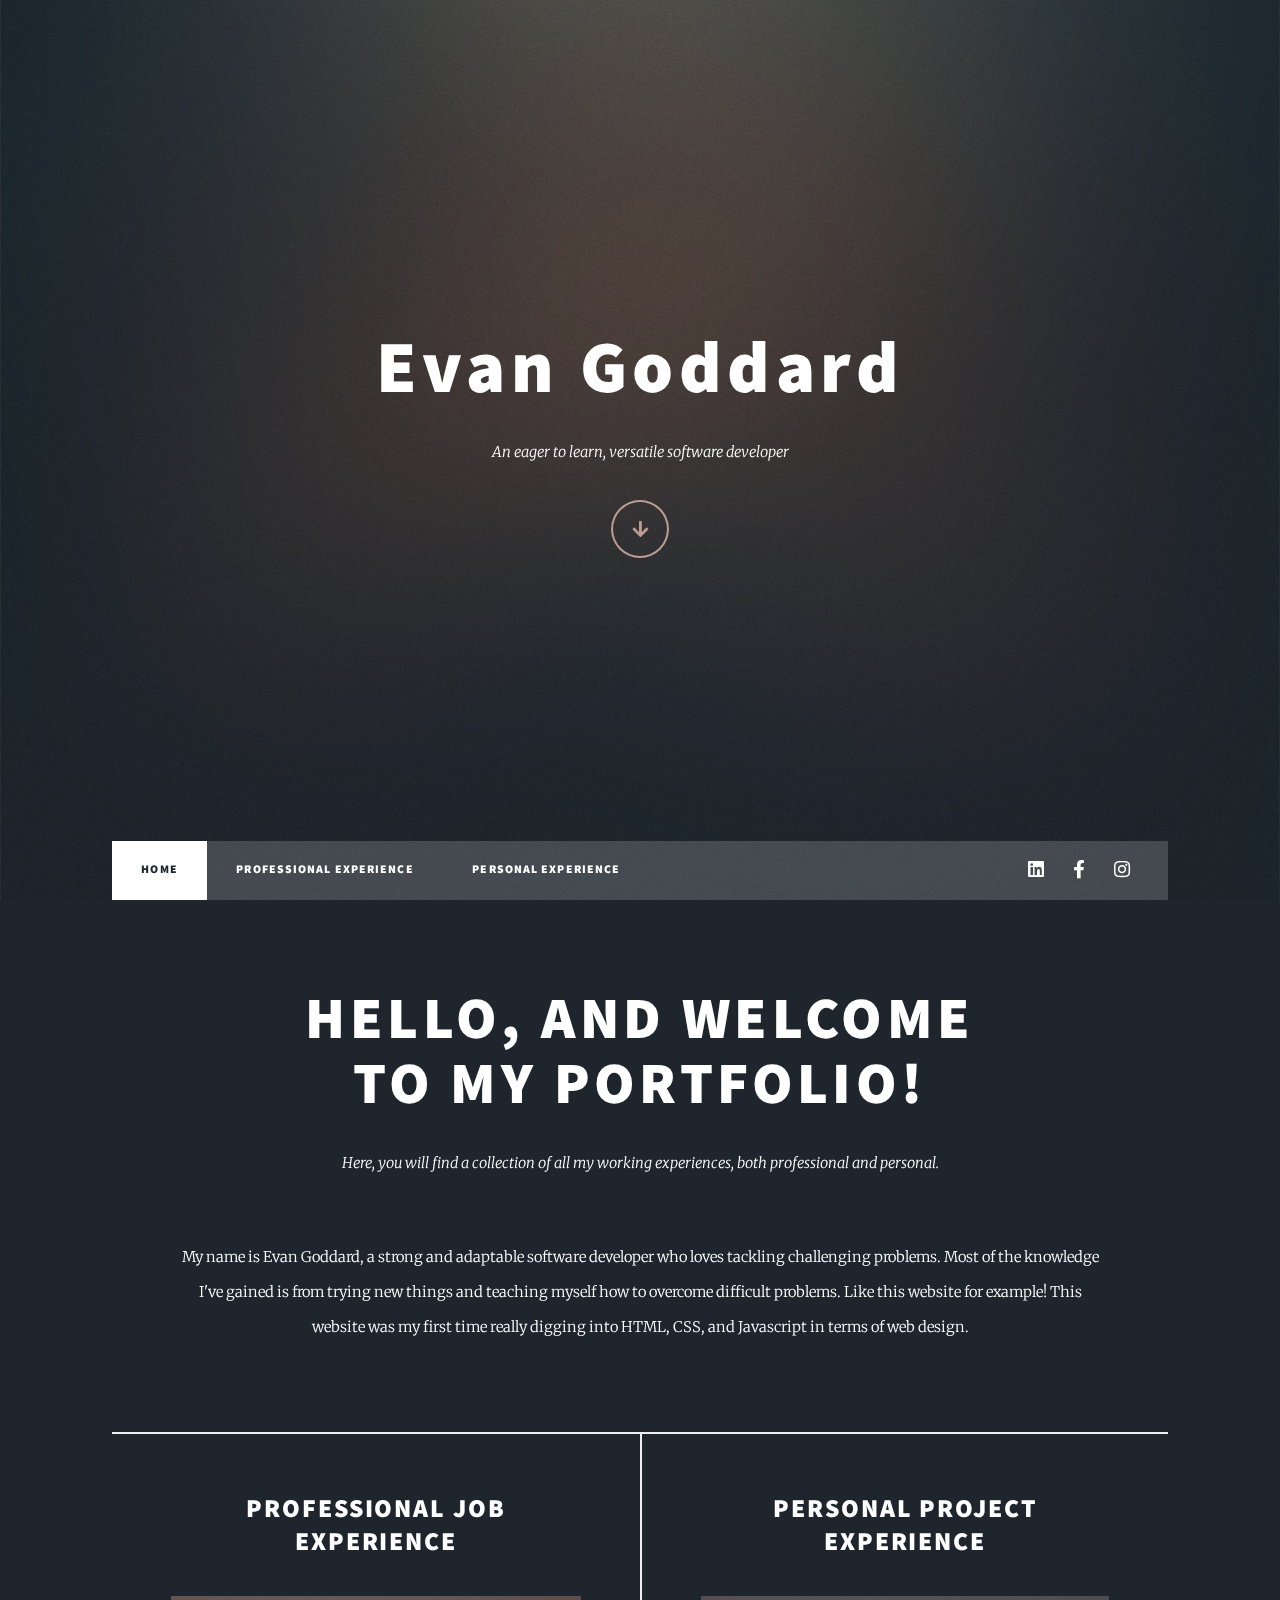
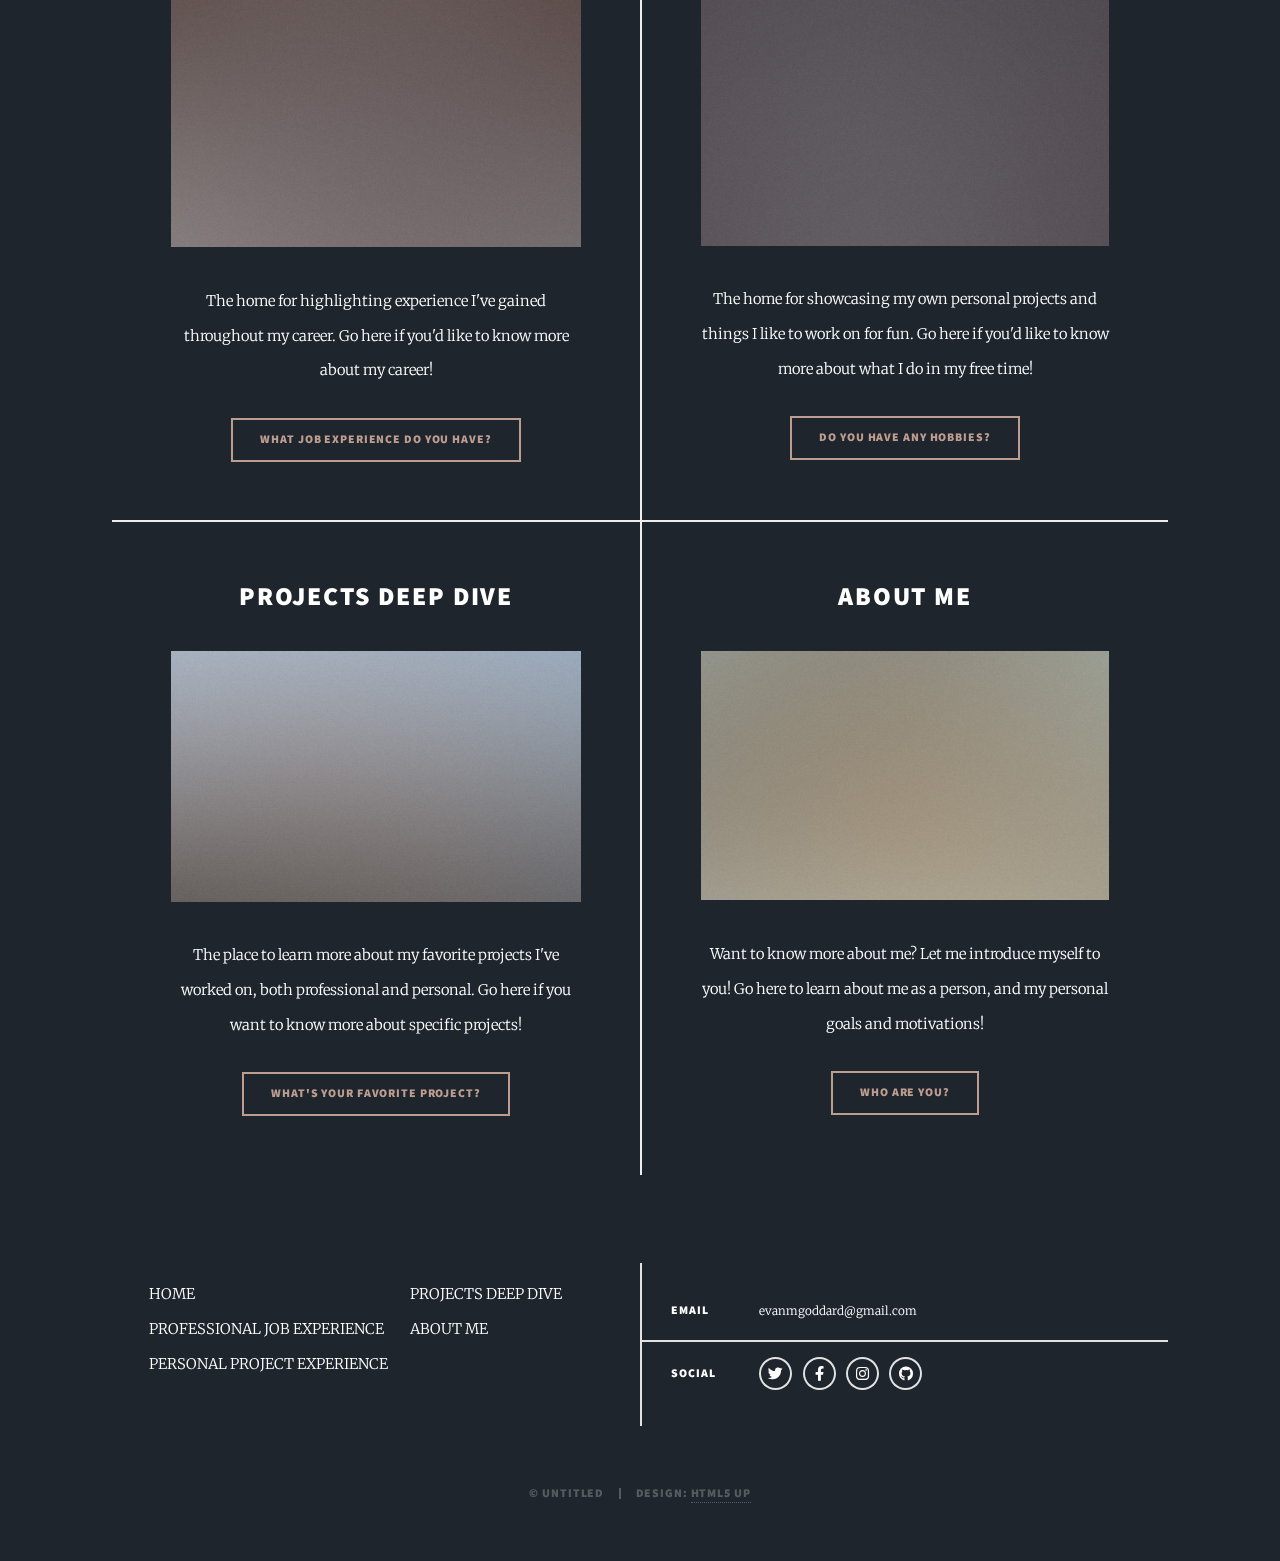
==== commit 2ad2f156: "Updated to latest" ====
--- a/index.html
+++ b/index.html
@@ -55,99 +55,73 @@
 						<!-- Featured Post -->
 							<article class="post featured">
 								<header class="major">
-									<span class="date">April 25, 2017</span>
-									<h2><a href="#">And this is a<br />
-									massive headline</a></h2>
-									<p>Aenean ornare velit lacus varius enim ullamcorper proin aliquam<br />
-									facilisis ante sed etiam magna interdum congue. Lorem ipsum dolor<br />
-									amet nullam sed etiam veroeros.</p>
+									<!--span class="date">April 25, 2017</span-->
+									<h2>Hello, And welcome<br />
+										to my portfolio!</h2>
+									<p>Here, you will find a collection of all my working experiences, both professional and personal.</p>
 								</header>
-								<a href="#" class="image main"><img src="images/pic01.jpg" alt="" /></a>
+								<p>My name is Evan Goddard, a strong and adaptable software developer who loves tackling challenging problems. Most of the knowledge I've gained is from trying new things and teaching myself how to overcome difficult problems. 
+									Like this website for example! This website was my first time really digging into HTML, CSS, and Javascript in terms of web design.</p>
+								<!--a href="#" class="image main"><img src="images/pic01.jpg" alt="" /></a>
 								<ul class="actions special">
 									<li><a href="#" class="button large">Full Story</a></li>
-								</ul>
+								</ul-->
 							</article>
 
 						<!-- Posts -->
 							<section class="posts">
 								<article>
 									<header>
-										<span class="date">April 24, 2017</span>
-										<h2><a href="#">Sed magna<br />
-										ipsum faucibus</a></h2>
+										<!--span class="date">April 22, 2017</span-->
+										<h2><a href="professionalexperience.html">Professional Job<br />
+											Experience</a></h2>
+									</header>
+									<a href="professionalexperience.html" class="image fit"><img src="images/pic03.jpg" alt="" /></a>
+									<p>The home for highlighting experience I've gained throughout my career. Go here if you'd like to know more about my career!</p>
+									<ul class="actions special">
+										<li><a href="professionalexperience.html" class="button">What job experience do you have?</a></li>
+									</ul>
+								</article>
+								<article>
+									<header>
+										<!--span class="date">April 18, 2017</span-->
+										<h2><a href="personalexperience.html">Personal Project<br />
+										Experience</a></h2>
+									</header>
+									<a href="personalexperience.html" class="image fit"><img src="images/pic04.jpg" alt="" /></a>
+									<p>The home for showcasing my own personal projects and things I like to work on for fun. Go here if you'd like to know more about what I do in my free time!</p>
+									<ul class="actions special">
+										<li><a href="personalexperience.html" class="button">Do you have any hobbies?</a></li>
+									</ul>
+								</article>
+								<article>
+									<header>
+										<!--span class="date">April 14, 2017</span-->
+										<h2><a href="#">Projects Deep Dive</a></h2>
+									</header>
+									<a href="#" class="image fit"><img src="images/pic05.jpg" alt="" /></a>
+									<p>The place to learn more about my favorite projects I've worked on, both professional and personal. Go here if you want to know more about specific projects!</p>
+									<ul class="actions special">
+										<li><a href="#" class="button">What's your favorite project?</a></li>
+									</ul>
+								</article>
+								<article>
+									<header>
+										<!--span class="date">April 24, 2017</span-->
+										<h2><a href="#">About Me</a></h2>
 									</header>
 									<a href="#" class="image fit"><img src="images/pic02.jpg" alt="" /></a>
-									<p>Donec eget ex magna. Interdum et malesuada fames ac ante ipsum primis in faucibus. Pellentesque venenatis dolor imperdiet dolor mattis sagittis magna etiam.</p>
-									<ul class="actions special">
-										<li><a href="#" class="button">Full Story</a></li>
-									</ul>
-								</article>
-								<article>
-									<header>
-										<span class="date">April 22, 2017</span>
-										<h2><a href="#">Primis eget<br />
-										imperdiet lorem</a></h2>
-									</header>
-									<a href="#" class="image fit"><img src="images/pic03.jpg" alt="" /></a>
-									<p>Donec eget ex magna. Interdum et malesuada fames ac ante ipsum primis in faucibus. Pellentesque venenatis dolor imperdiet dolor mattis sagittis magna etiam.</p>
-									<ul class="actions special">
-										<li><a href="#" class="button">Full Story</a></li>
-									</ul>
-								</article>
-								<article>
-									<header>
-										<span class="date">April 18, 2017</span>
-										<h2><a href="#">Ante mattis<br />
-										interdum dolor</a></h2>
-									</header>
-									<a href="#" class="image fit"><img src="images/pic04.jpg" alt="" /></a>
-									<p>Donec eget ex magna. Interdum et malesuada fames ac ante ipsum primis in faucibus. Pellentesque venenatis dolor imperdiet dolor mattis sagittis magna etiam.</p>
-									<ul class="actions special">
-										<li><a href="#" class="button">Full Story</a></li>
-									</ul>
-								</article>
-								<article>
-									<header>
-										<span class="date">April 14, 2017</span>
-										<h2><a href="#">Tempus sed<br />
-										nulla imperdiet</a></h2>
-									</header>
-									<a href="#" class="image fit"><img src="images/pic05.jpg" alt="" /></a>
-									<p>Donec eget ex magna. Interdum et malesuada fames ac ante ipsum primis in faucibus. Pellentesque venenatis dolor imperdiet dolor mattis sagittis magna etiam.</p>
-									<ul class="actions special">
-										<li><a href="#" class="button">Full Story</a></li>
-									</ul>
-								</article>
-								<article>
-									<header>
-										<span class="date">April 11, 2017</span>
-										<h2><a href="#">Odio magna<br />
-										sed consectetur</a></h2>
-									</header>
-									<a href="#" class="image fit"><img src="images/pic06.jpg" alt="" /></a>
-									<p>Donec eget ex magna. Interdum et malesuada fames ac ante ipsum primis in faucibus. Pellentesque venenatis dolor imperdiet dolor mattis sagittis magna etiam.</p>
-									<ul class="actions special">
-										<li><a href="#" class="button">Full Story</a></li>
-									</ul>
-								</article>
-								<article>
-									<header>
-										<span class="date">April 7, 2017</span>
-										<h2><a href="#">Augue lorem<br />
-										primis vestibulum</a></h2>
-									</header>
-									<a href="#" class="image fit"><img src="images/pic07.jpg" alt="" /></a>
-									<p>Donec eget ex magna. Interdum et malesuada fames ac ante ipsum primis in faucibus. Pellentesque venenatis dolor imperdiet dolor mattis sagittis magna etiam.</p>
-									<ul class="actions special">
-										<li><a href="#" class="button">Full Story</a></li>
+									<p>Want to know more about me? Let me introduce myself to you! Go here to learn about me as a person, and my personal goals and motivations!</p>
+									<ul class="actions special">
+										<li><a href="#" class="button">Who are you?</a></li>
 									</ul>
 								</article>
 							</section>
 
 						<!-- Footer -->
-							<footer>
+							<!--footer>
 								<div class="pagination">
-									<!--<a href="#" class="previous">Prev</a>-->
+									<a href="#" class="previous">Prev</a>
 									<a href="#" class="page active">1</a>
 									<a href="#" class="page">2</a>
 									<a href="#" class="page">3</a>
@@ -157,14 +131,14 @@
 									<a href="#" class="page">10</a>
 									<a href="#" class="next">Next</a>
 								</div>
-							</footer>
+							</footer-->
 
 					</div>
 
 				<!-- Footer -->
 					<footer id="footer">
 						<section>
-							<form method="post" action="#">
+							<!--form method="post" action="#">
 								<div class="fields">
 									<div class="field">
 										<label for="name">Name</label>
@@ -182,21 +156,23 @@
 								<ul class="actions">
 									<li><input type="submit" value="Send Message" /></li>
 								</ul>
-							</form>
+							</form-->
+							<div class="footerNavWrapper">
+								<ul class="footerNav">
+									<li><a href="index.html">HOME</a></li>
+									<li><a href="professionalexperience.html">PROFESSIONAL JOB EXPERIENCE</a></li>
+									<li><a href="professionalexperience.html">PERSONAL PROJECT EXPERIENCE</a></li>
+								</ul>
+								<ul class="footerNav">
+									<li><a href="#">PROJECTS DEEP DIVE</a></li>
+									<li><a href="#">ABOUT ME</a></li>
+								</ul>
+							</div>
 						</section>
 						<section class="split contact">
-							<section class="alt">
-								<h3>Address</h3>
-								<p>1234 Somewhere Road #87257<br />
-								Nashville, TN 00000-0000</p>
-							</section>
-							<section>
-								<h3>Phone</h3>
-								<p><a href="#">(000) 000-0000</a></p>
-							</section>
 							<section>
 								<h3>Email</h3>
-								<p><a href="#">info@untitled.tld</a></p>
+								<p>evanmgoddard@gmail.com</p>
 							</section>
 							<section>
 								<h3>Social</h3>
--- a/assets/css/main.css
+++ b/assets/css/main.css
@@ -144,7 +144,7 @@
 		}
 
 	body {
-		color: #212931;
+		color: #ffffff;
 	}
 
 	body, input, select, textarea {
@@ -176,7 +176,7 @@
 	}
 
 	p {
-		text-align: justify;
+		text-align: center;
 		margin: 0 0 2rem 0;
 	}
 
@@ -288,25 +288,25 @@
 	}
 
 	input, select, textarea {
-		color: #212931;
+		color: #ffffff;
 	}
 
 	a {
-		color: #212931;
+		color: #ffffff;
 		border-bottom-color: rgba(33, 41, 49, 0.5);
 	}
 
 		a:hover {
 			border-bottom-color: transparent;
-			color: #18bfef !important;
+			color: #facfbe !important;
 		}
 
 	strong, b {
-		color: #212931;
+		color: #ffffff;
 	}
 
 	h1, h2, h3, h4, h5, h6 {
-		color: #212931;
+		color: #ffffff;
 	}
 
 	blockquote {
@@ -2206,8 +2206,8 @@
 	button,
 	.button {
 		background-color: transparent;
-		box-shadow: inset 0 0 0 2px #212931;
-		color: #212931 !important;
+		box-shadow: inset 0 0 0 2px #be9d91;
+		color: #be9d91 !important;
 	}
 
 		input[type="submit"]:hover,
@@ -2215,8 +2215,8 @@
 		input[type="button"]:hover,
 		button:hover,
 		.button:hover {
-			box-shadow: inset 0 0 0 2px #18bfef;
-			color: #18bfef !important;
+			box-shadow: inset 0 0 0 2px #facfbe;
+			color: #facfbe !important;
 		}
 
 		input[type="submit"].primary,
@@ -2224,9 +2224,9 @@
 		input[type="button"].primary,
 		button.primary,
 		.button.primary {
-			background-color: #212931;
+			background-color: #be9d91;
 			box-shadow: none;
-			color: #ffffff !important;
+			color: #be9d91 !important;
 		}
 
 			input[type="submit"].primary:hover,
@@ -2234,7 +2234,7 @@
 			input[type="button"].primary:hover,
 			button.primary:hover,
 			.button.primary:hover {
-				background-color: #18bfef;
+				background-color: #facfbe;
 			}
 
 /* Form */
@@ -2854,6 +2854,10 @@
 
 		ul li {
 			padding-left: 0.5rem;
+		}
+
+		ul.footerNav {
+			list-style: none;
 		}
 
 		ul.divided {
@@ -3354,8 +3358,8 @@
 		#intro button,
 		#intro .button {
 			background-color: transparent;
-			box-shadow: inset 0 0 0 2px #ffffff;
-			color: #ffffff !important;
+			box-shadow: inset 0 0 0 2px #be9d91;
+			color: #be9d91 !important;
 		}
 
 			#intro input[type="submit"]:hover,
@@ -3363,8 +3367,8 @@
 			#intro input[type="button"]:hover,
 			#intro button:hover,
 			#intro .button:hover {
-				box-shadow: inset 0 0 0 2px #18bfef;
-				color: #18bfef !important;
+				box-shadow: inset 0 0 0 2px #facfbe;
+				color: #facfbe !important;
 			}
 
 			#intro input[type="submit"].primary,
@@ -3372,7 +3376,7 @@
 			#intro input[type="button"].primary,
 			#intro button.primary,
 			#intro .button.primary {
-				background-color: #ffffff;
+				background-color: #be9d91;
 				box-shadow: none;
 				color: #1e252d !important;
 			}
@@ -3382,7 +3386,7 @@
 				#intro input[type="button"].primary:hover,
 				#intro button.primary:hover,
 				#intro .button.primary:hover {
-					background-color: #18bfef;
+					background-color: #facfbe;
 				}
 
 
@@ -3849,10 +3853,10 @@
 /* Main */
 
 	#main {
-		background-color: #ffffff;
+		/*background-color: #ffffff;*/
 		position: relative;
 		margin: 0 auto;
-		width: calc(100% - 4rem);
+		width: calc(100% - 2rem);
 		max-width: 72rem;
 		z-index: 2;
 	}
@@ -4046,36 +4050,39 @@
 		display: -webkit-flex;
 		display: -ms-flex;
 		display: flex;
-		background-color: #f5f5f5;
-		color: #909498;
+		background-color: transparent;
+		color: #ffffff;
 		cursor: default;
 		position: relative;
-		margin: 0 auto;
+		margin-left: auto;
+		margin-right: auto;
+		margin-top: 6rem;
+		margin-bottom: auto;
 		width: calc(100% - 4rem);
 		max-width: 72rem;
 		z-index: 2;
 	}
 
 		#footer input, #footer select, #footer textarea {
-			color: #717981;
+			color: #ffffff;
 		}
 
 		#footer a {
-			color: #717981;
-			border-bottom-color: rgba(113, 121, 129, 0.5);
+			color: #ffffff;
+			border-bottom-style: none;
 		}
 
 			#footer a:hover {
 				border-bottom-color: transparent;
-				color: #18bfef !important;
+				color: #facfbe !important;
 			}
 
 		#footer strong, #footer b {
-			color: #717981;
+			color: #ffffff;
 		}
 
 		#footer h1, #footer h2, #footer h3, #footer h4, #footer h5, #footer h6 {
-			color: #717981;
+			color: #ffffff;
 		}
 
 		#footer blockquote {
@@ -4110,7 +4117,7 @@
 			#footer input[type="button"]:hover,
 			#footer button:hover,
 			#footer .button:hover {
-				box-shadow: inset 0 0 0 2px #18bfef;
+				box-shadow: inset 0 0 0 2px #facfbe;
 				color: #18bfef !important;
 			}
 
@@ -4129,7 +4136,7 @@
 				#footer input[type="button"].primary:hover,
 				#footer button.primary:hover,
 				#footer .button.primary:hover {
-					background-color: #18bfef;
+					background-color: #facfbe;
 				}
 
 		#footer label {
@@ -4149,7 +4156,7 @@
 			#footer input[type="email"]:focus,
 			#footer select:focus,
 			#footer textarea:focus {
-				border-color: #18bfef;
+				border-color: #facfbe;
 			}
 
 		#footer select {
@@ -4184,7 +4191,7 @@
 
 		#footer input[type="checkbox"]:focus + label:before,
 		#footer input[type="radio"]:focus + label:before {
-			border-color: #18bfef;
+			border-color: #facfbe;
 		}
 
 		#footer ::-webkit-input-placeholder {
@@ -4212,7 +4219,7 @@
 		}
 
 		#footer ul.icons li a.icon:hover:before {
-			color: #18bfef;
+			color: #facfbe;
 		}
 
 		#footer ul.icons.alt li .icon:before {
@@ -4220,7 +4227,7 @@
 		}
 
 		#footer ul.icons.alt li a.icon:hover:before {
-			box-shadow: inset 0 0 0 2px #18bfef;
+			box-shadow: inset 0 0 0 2px #facfbe;
 		}
 
 		#footer header.major .date:before, #footer header.major .date:after {
@@ -4260,14 +4267,14 @@
 		}
 
 			#footer .pagination a:hover {
-				color: #18bfef !important;
-				border-color: #18bfef;
+				color: #facfbe !important;
+				border-color: #facfbe;
 				z-index: 1;
 			}
 
 				#footer .pagination a:hover + a,
 				#footer .pagination a:hover + span {
-					border-left-color: #18bfef;
+					border-left-color: #facfbe;
 				}
 
 			#footer .pagination a.active {
@@ -4291,9 +4298,20 @@
 			-webkit-flex-shrink: 1;
 			-ms-flex-shrink: 1;
 			flex-shrink: 1;
-			padding: 4rem 4rem 2rem 4rem ;
+			padding: 1rem 1rem 1rem 1rem ;
 			border-left: solid 2px #e2e2e2;
 		}
+
+			#footer .footerNavWrapper {
+				display: -moz-flex;
+				display: -webkit-flex;
+				display: -ms-flex;
+				display: flex;
+				-moz-align-items: stretch;
+				-webkit-align-items: stretch;
+				-ms-align-items: stretch;
+				align-items: stretch;
+			}
 
 			#footer > section:first-child {
 				border-left: 0;
@@ -4304,6 +4322,14 @@
 				display: -webkit-flex;
 				display: -ms-flex;
 				display: flex;
+				/*-moz-flex-basis: 40%;
+				-webkit-flex-basis: 40%;
+				-ms-flex-basis: 40%;
+				flex-basis: 40%;*/
+				-moz-justify-content: center;
+				-webkit-justify-content: center;
+				-ms-justify-content: center;
+				justify-content: center;
 				-moz-flex-direction: column;
 				-webkit-flex-direction: column;
 				-ms-flex-direction: column;
@@ -4317,12 +4343,12 @@
 				}
 
 					#footer > section.split > section:first-child {
-						padding: 5rem 4rem 1rem 4rem ;
+						padding: 1rem 0.5rem 1rem 0.5rem ;
 						border-top: 0;
 					}
 
 					#footer > section.split > section:last-child {
-						padding: 3rem 4rem 3rem 4rem ;
+						padding: 1rem 0.5rem 1rem 0.5rem ;
 					}
 
 				#footer > section.split.contact > section {
@@ -4362,14 +4388,15 @@
 						-webkit-flex-grow: 1;
 						-ms-flex-grow: 1;
 						flex-grow: 1;
+						text-align: left;
 					}
 
 					#footer > section.split.contact > section:first-child {
-						padding: 4rem 4rem 3rem 4rem;
+						padding: 1rem 2rem 1rem 2rem ;
 					}
 
 					#footer > section.split.contact > section:last-child {
-						padding: 3rem 4rem 4rem 4rem;
+						padding: 1rem 2rem 1rem 2rem ;
 					}
 
 					#footer > section.split.contact > section.alt {
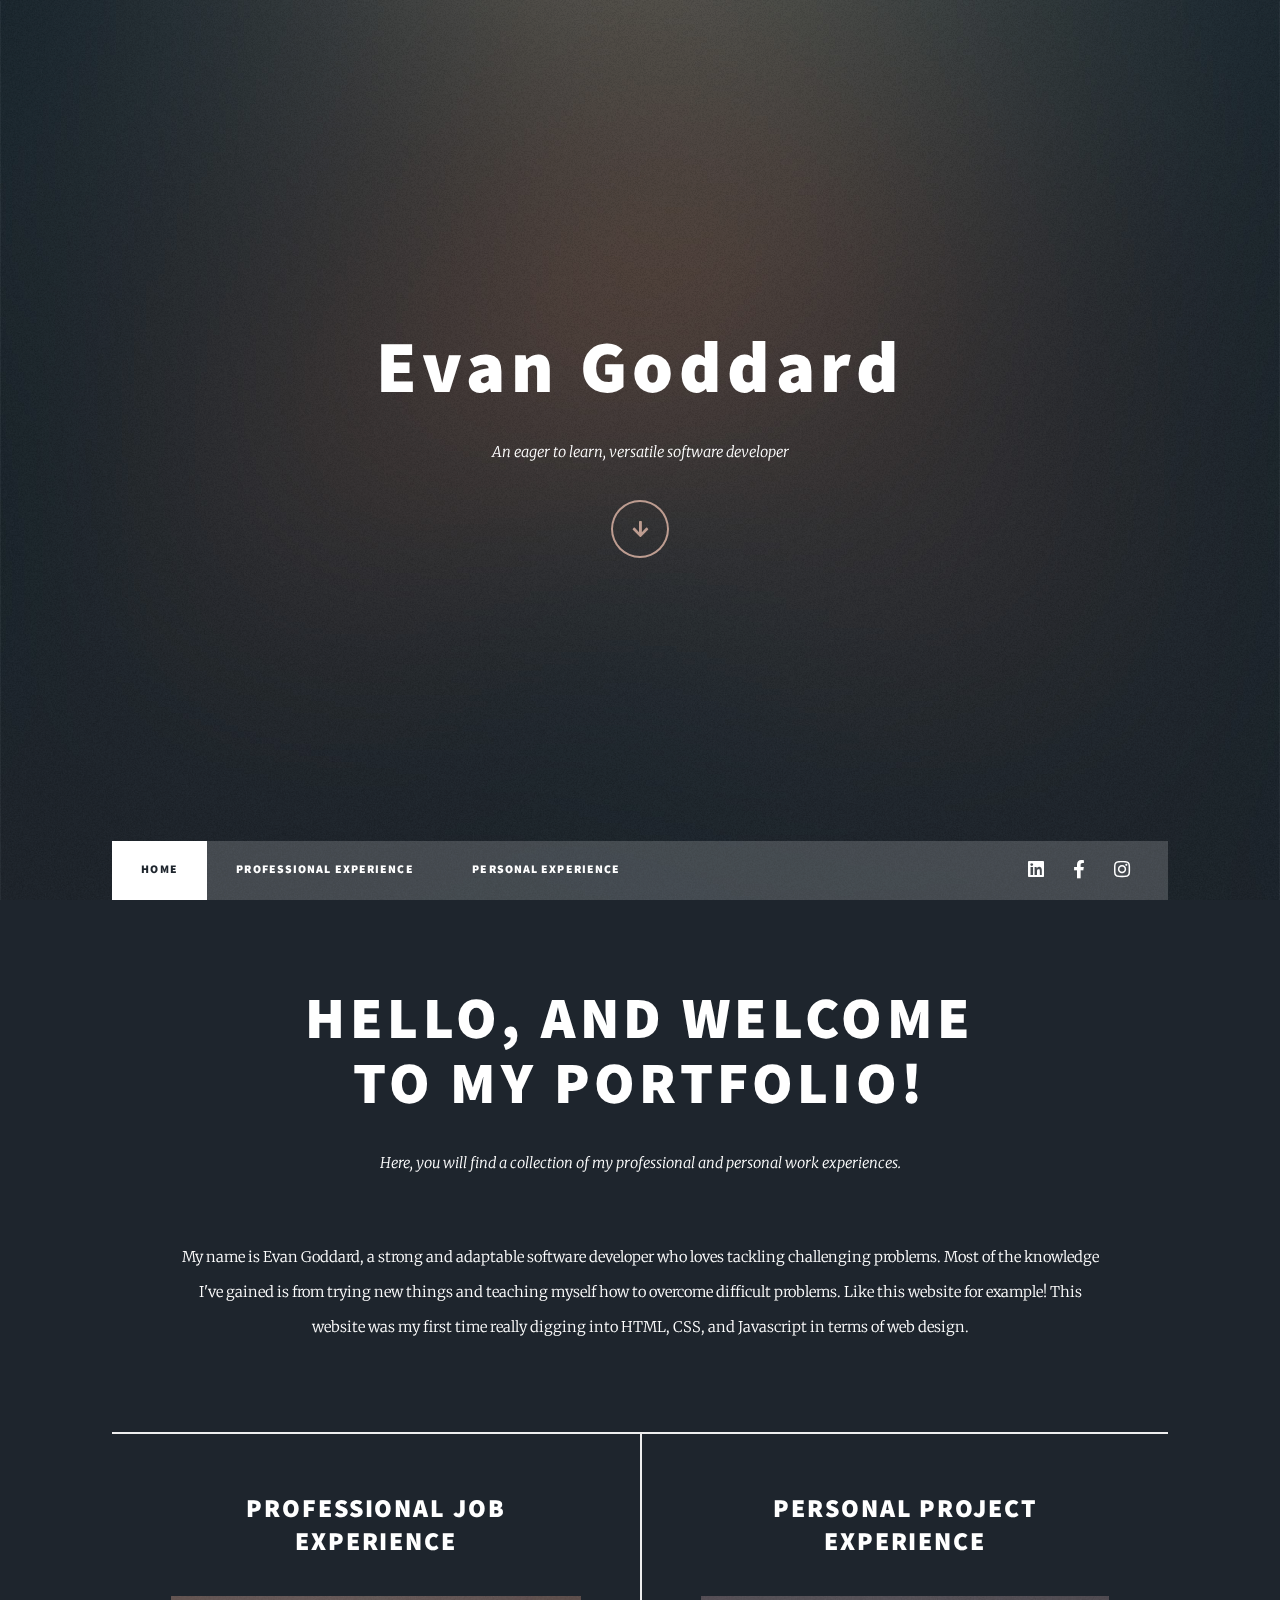
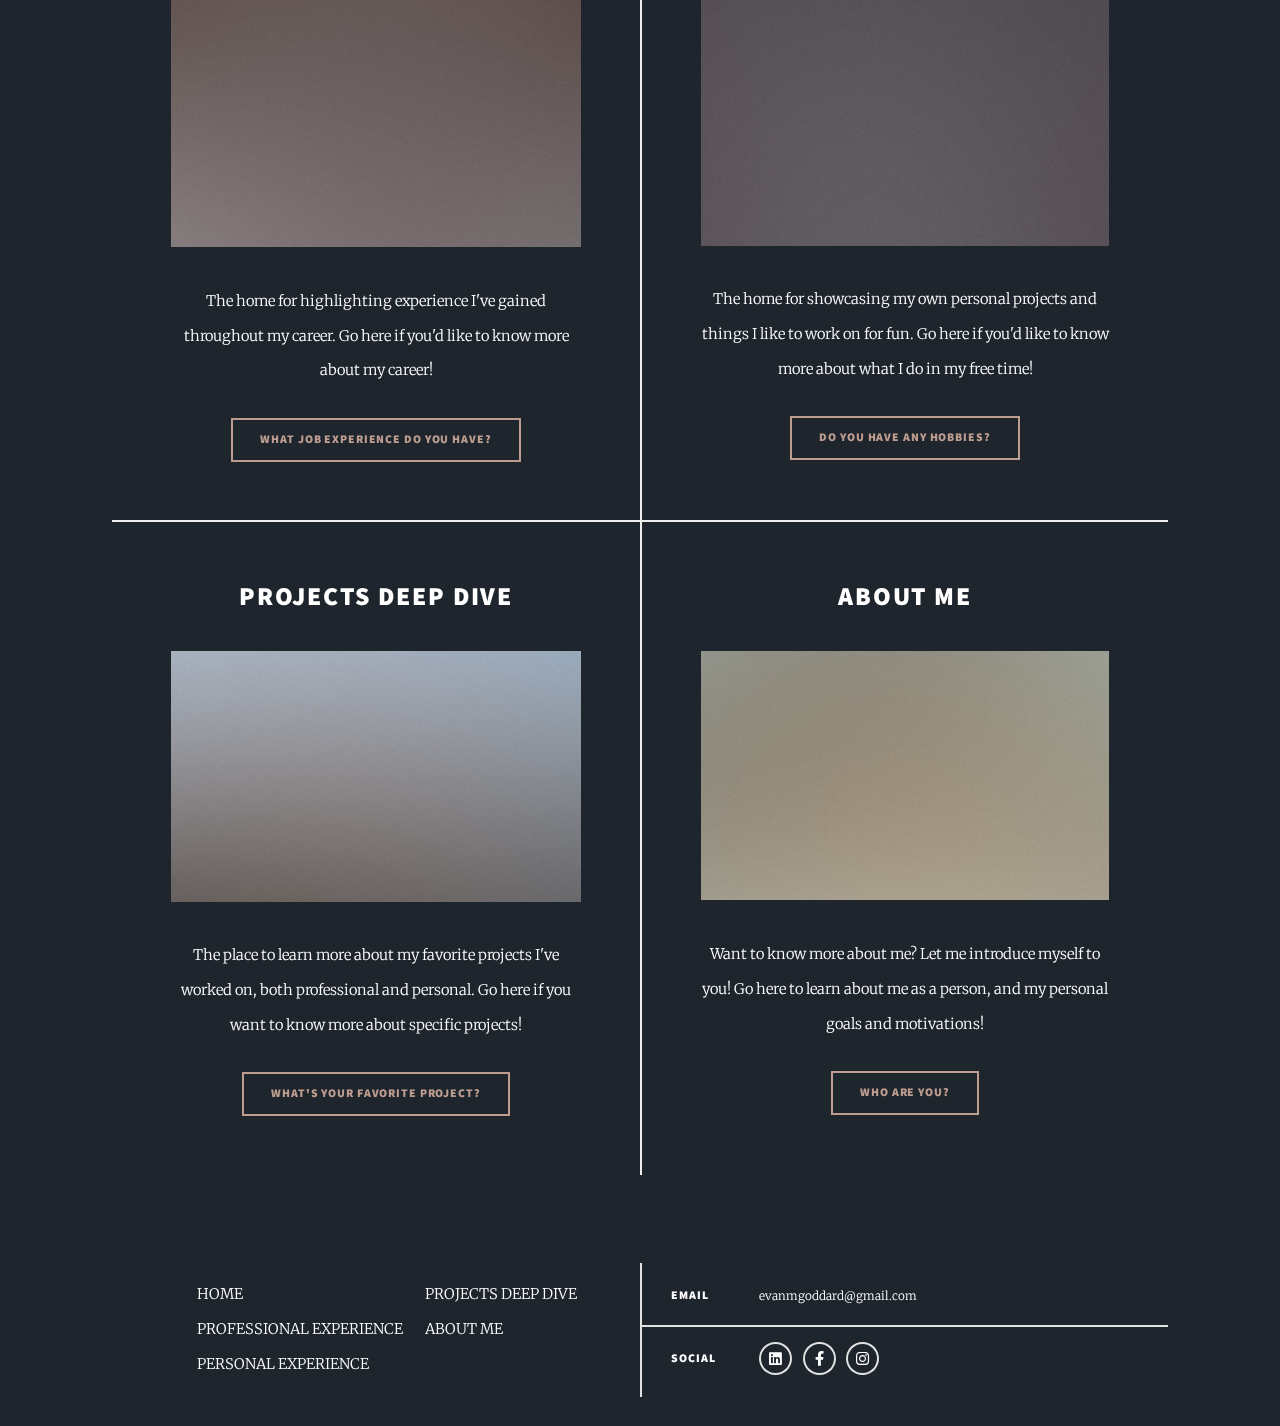
==== commit a8c929d8: "Add files via upload" ====
--- a/index.html
+++ b/index.html
@@ -58,7 +58,7 @@
 									<!--span class="date">April 25, 2017</span-->
 									<h2>Hello, And welcome<br />
 										to my portfolio!</h2>
-									<p>Here, you will find a collection of all my working experiences, both professional and personal.</p>
+									<p>Here, you will find a collection of my professional and personal work experiences.</p>
 								</header>
 								<p>My name is Evan Goddard, a strong and adaptable software developer who loves tackling challenging problems. Most of the knowledge I've gained is from trying new things and teaching myself how to overcome difficult problems. 
 									Like this website for example! This website was my first time really digging into HTML, CSS, and Javascript in terms of web design.</p>
@@ -160,10 +160,10 @@
 							<div class="footerNavWrapper">
 								<ul class="footerNav">
 									<li><a href="index.html">HOME</a></li>
-									<li><a href="professionalexperience.html">PROFESSIONAL JOB EXPERIENCE</a></li>
-									<li><a href="professionalexperience.html">PERSONAL PROJECT EXPERIENCE</a></li>
-								</ul>
-								<ul class="footerNav">
+									<li><a href="professionalexperience.html">PROFESSIONAL EXPERIENCE</a></li>
+									<li><a href="personalexperience.html">PERSONAL EXPERIENCE</a></li>
+								</ul>
+								<ul class="footerNavSplit">
 									<li><a href="#">PROJECTS DEEP DIVE</a></li>
 									<li><a href="#">ABOUT ME</a></li>
 								</ul>
@@ -177,19 +177,18 @@
 							<section>
 								<h3>Social</h3>
 								<ul class="icons alt">
-									<li><a href="#" class="icon brands alt fa-twitter"><span class="label">Twitter</span></a></li>
-									<li><a href="#" class="icon brands alt fa-facebook-f"><span class="label">Facebook</span></a></li>
-									<li><a href="#" class="icon brands alt fa-instagram"><span class="label">Instagram</span></a></li>
-									<li><a href="#" class="icon brands alt fa-github"><span class="label">GitHub</span></a></li>
+									<li><a href="https://www.linkedin.com/in/evan-goddard-734448180/" target="_blank" class="icon brands alt fa-linkedin"><span class="label">Twitter</span></a></li>
+									<li><a href="https://www.facebook.com/evan.goddard.9/" target="_blank" class="icon brands alt fa-facebook-f"><span class="label">Facebook</span></a></li>
+									<li><a href="https://www.instagram.com/evan_m_goddard/" target="_blank" class="icon brands alt fa-instagram"><span class="label">Instagram</span></a></li>
 								</ul>
 							</section>
 						</section>
 					</footer>
 
 				<!-- Copyright -->
-					<div id="copyright">
+					<!--div id="copyright">
 						<ul><li>&copy; Untitled</li><li>Design: <a href="https://html5up.net">HTML5 UP</a></li></ul>
-					</div>
+					</div-->
 
 			</div>
 
--- a/assets/css/main.css
+++ b/assets/css/main.css
@@ -2858,6 +2858,37 @@
 
 		ul.footerNav {
 			list-style: none;
+			margin: 0rem;
+			-moz-display: flex;
+			-webkit-display: flex;
+			-ms-display: flex;
+			display: flex;
+			-moz-flex-direction: column;
+			-webkit-flex-direction: column;
+			-ms-flex-direction: column;
+			flex-direction: column;
+			-moz-justify-content: center;
+			-webkit-justify-content: center;
+			-ms-justify-content: center;
+			justify-content: center;
+		}
+
+		ul.footerNavSplit {
+			list-style: none;
+			margin: 0rem;
+			-moz-display: flex;
+			-webkit-display: flex;
+			-ms-display: flex;
+			display: flex;
+			-moz-flex-direction: column;
+			-webkit-flex-direction: column;
+			-ms-flex-direction: column;
+			flex-direction: column;
+			-moz-justify-content: flex-start;
+			-webkit-justify-content: flex-start;
+			-ms-justify-content: flex-start;
+			justify-content: flex-start;
+			height: 100%;
 		}
 
 		ul.divided {
@@ -3284,6 +3315,73 @@
 			}
 
 		}
+
+
+/* AltWrapper */
+
+#altWrapper {
+	-moz-transition: opacity 0.5s ease;
+	-webkit-transition: opacity 0.5s ease;
+	-ms-transition: opacity 0.5s ease;
+	transition: opacity 0.5s ease;
+	position: relative;
+	z-index: 1;
+	/* overflow: hidden;  the only thing different*/
+}
+
+	#altWrapper > .bg {
+		position: absolute;
+		top: 0;
+		left: 0;
+		width: 100%;
+		height: 100%;
+		background-color: #212931;
+		background-image: url("../../images/overlay.png"), linear-gradient(0deg, rgba(0, 0, 0, 0.1), rgba(0, 0, 0, 0.1)), url("../../images/bg.jpg");
+		background-size: auto,								auto,														100% auto;
+		background-position: center,								center,														top center;
+		background-repeat: repeat,								no-repeat,													no-repeat;
+		background-attachment: scroll,								scroll,														scroll;
+		z-index: -1;
+	}
+
+		#altWrapper > .bg.fixed {
+			position: fixed;
+			width: 100vw;
+			height: 100vh;
+		}
+
+	#altWrapper.fade-in:before {
+		pointer-events: none;
+		-moz-transition: opacity 1s ease-in-out;
+		-webkit-transition: opacity 1s ease-in-out;
+		-ms-transition: opacity 1s ease-in-out;
+		transition: opacity 1s ease-in-out;
+		-moz-transition-delay: 0.75s;
+		-webkit-transition-delay: 0.75s;
+		-ms-transition-delay: 0.75s;
+		transition-delay: 0.75s;
+		background: #1e252d;
+		content: '';
+		display: block;
+		height: 100%;
+		left: 0;
+		opacity: 0;
+		position: fixed;
+		top: 0;
+		width: 100%;
+	}
+
+	body.is-preload #altWrapper.fade-in:before {
+		opacity: 1;
+	}
+
+	@media screen and (orientation: portrait) {
+
+		#altWrapper > .bg {
+			background-size: auto,								auto,														auto 175%;
+		}
+
+	}
 
 /* Intro */
 
@@ -4042,6 +4140,94 @@
 
 		}
 
+/* Timeline */
+
+	#main.timelineMain {
+		display: -moz-flex;
+		display: -webkit-flex;
+		display: -ms-flex;
+		display: flex;
+		margin-left: 2rem;
+		margin-right: 2rem; /* make in line with timelineNav */
+		margin-top: 6rem;
+		margin-bottom: 2rem;
+		width: 100%;
+		position: relative;
+		padding: 0rem;
+		height: 95vh;
+		overflow-x: auto;
+		overflow-y: scroll;
+		max-width: 95vw;
+		-ms-overflow-style: none;  /* Internet Explorer 10+ */
+    	scrollbar-width: none;  /* Firefox */
+	}
+	
+	/* hide scrollbar */
+	#timelineMain::-webkit-scrollbar { 
+		display: none; /* HChrome, Safari, and Opera */
+	}
+
+	#timelineNavWrapper {
+		display: -moz-flex;
+		display: -webkit-flex;
+		display: -ms-flex;
+		display: flex;
+		-moz-justify-content: center;
+		-webkit-justify-content: center;
+		-ms-justify-content: center;
+		justify-content: center;
+		width: 2rem;
+		height: calc(100vh - 7rem);
+		padding: 0;
+		margin-right: 2rem;
+		top: 2rem;
+		position: sticky;
+	}
+
+	#timelineNav {
+		display: -moz-flex;
+		display: -webkit-flex;
+		display: -ms-flex;
+		display: flex;
+		-moz-justify-content: space-between;
+		-webkit-justify-content: space-between;
+		-ms-justify-content: space-between;
+		justify-content: space-between;
+		-moz-align-items: center;
+		-webkit-align-items: center;
+		-ms-align-items: center;
+		align-items: center;
+		-moz-flex-direction: column;
+		-webkit-flex-direction: column;
+		-ms-flex-direction: column;
+		flex-direction: column;
+		width: 0.5rem;
+		background: #ffffff;
+		border-radius: 1rem;
+		overflow: visible;
+	}
+
+	#timelineNav > section {
+		width: 1.5rem;
+		height: 1.5rem;
+		border-radius: 0.75rem;
+		background: #ffffff;
+		border-style: solid;
+		border-width: 0.25rem;
+		border-color: #facfbe;
+	}
+
+	#timelineContent {
+		background: gray; 
+		width: 100%; 
+		height: 2000px;
+	}
+
+	/*#timeline > section {
+
+	}*/
+
+
 /* Footer */
 
 	#footer {
@@ -4057,7 +4243,7 @@
 		margin-left: auto;
 		margin-right: auto;
 		margin-top: 6rem;
-		margin-bottom: auto;
+		margin-bottom: 2rem;
 		width: calc(100% - 4rem);
 		max-width: 72rem;
 		z-index: 2;
@@ -4311,6 +4497,10 @@
 				-webkit-align-items: stretch;
 				-ms-align-items: stretch;
 				align-items: stretch;
+				-moz-justify-content: center;
+				-webkit-justify-content: center;
+				-ms-justify-content: center;
+				justify-content: center;
 			}
 
 			#footer > section:first-child {
